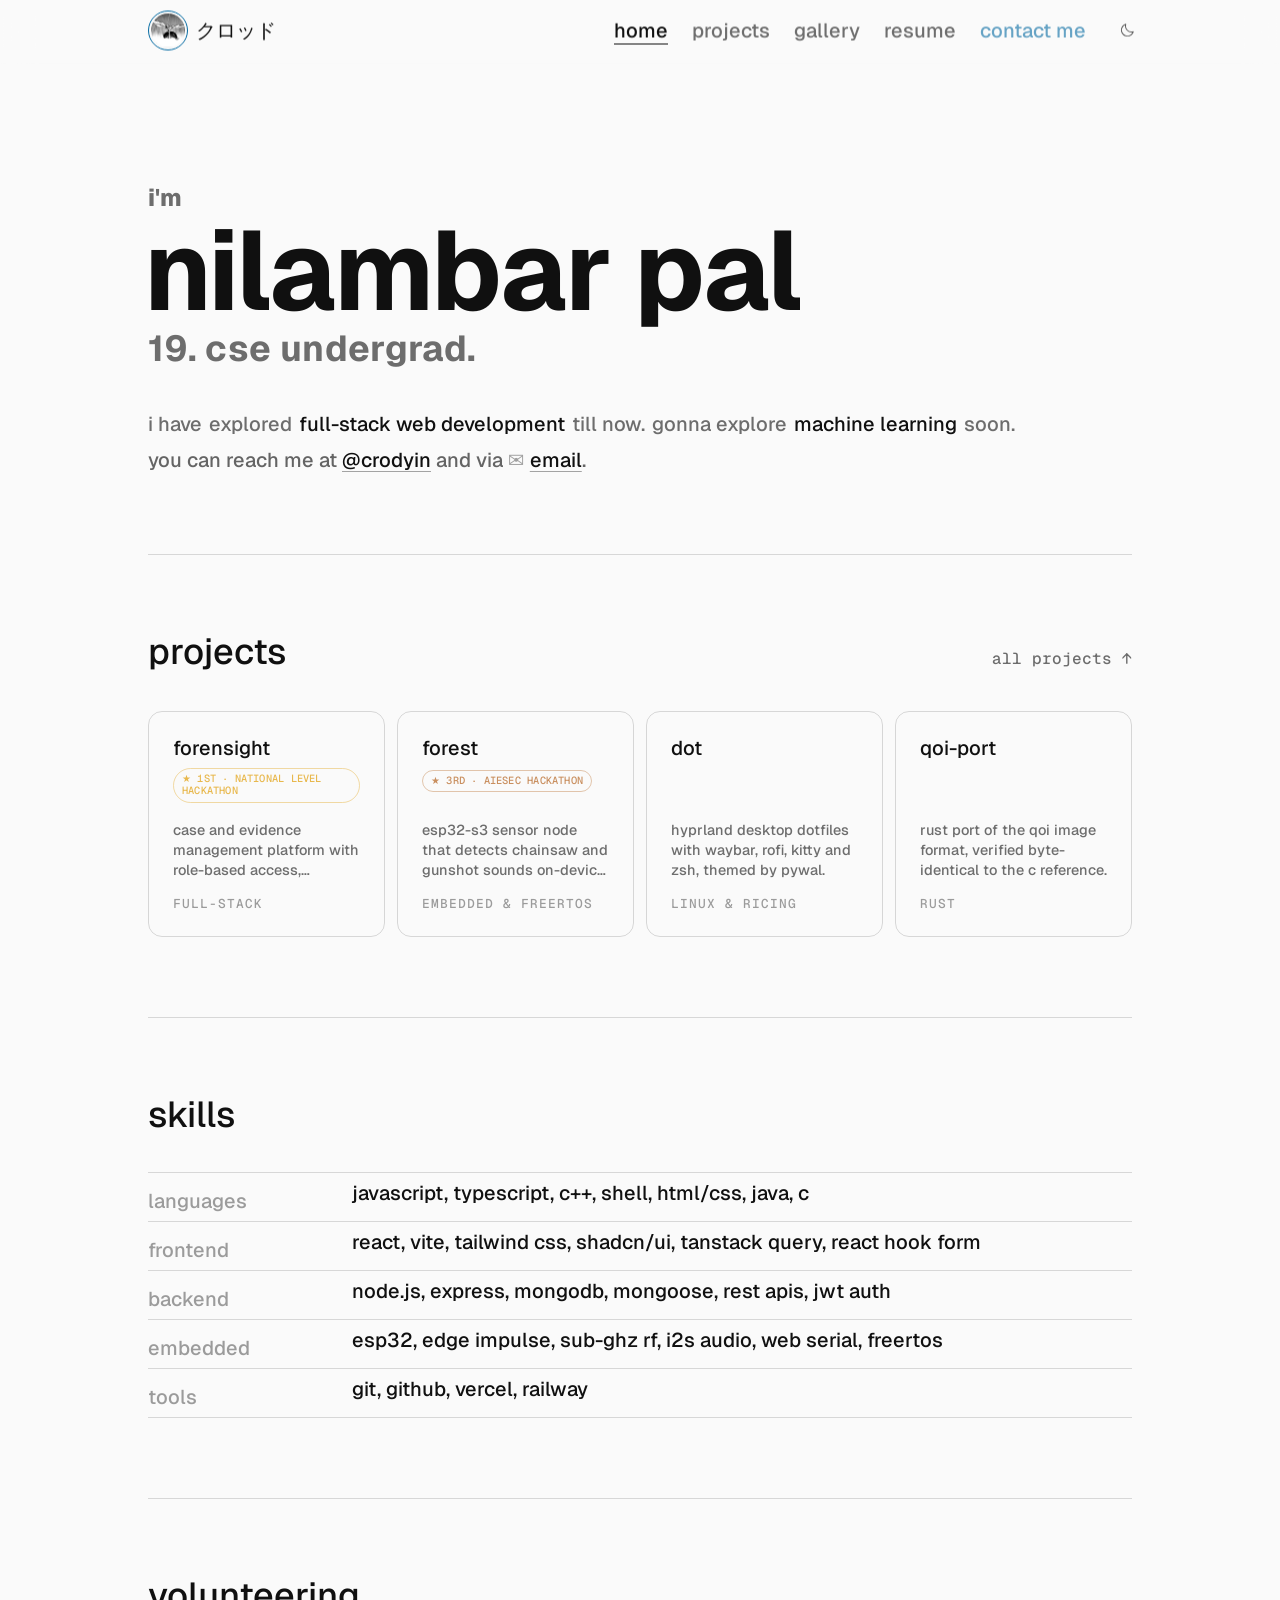
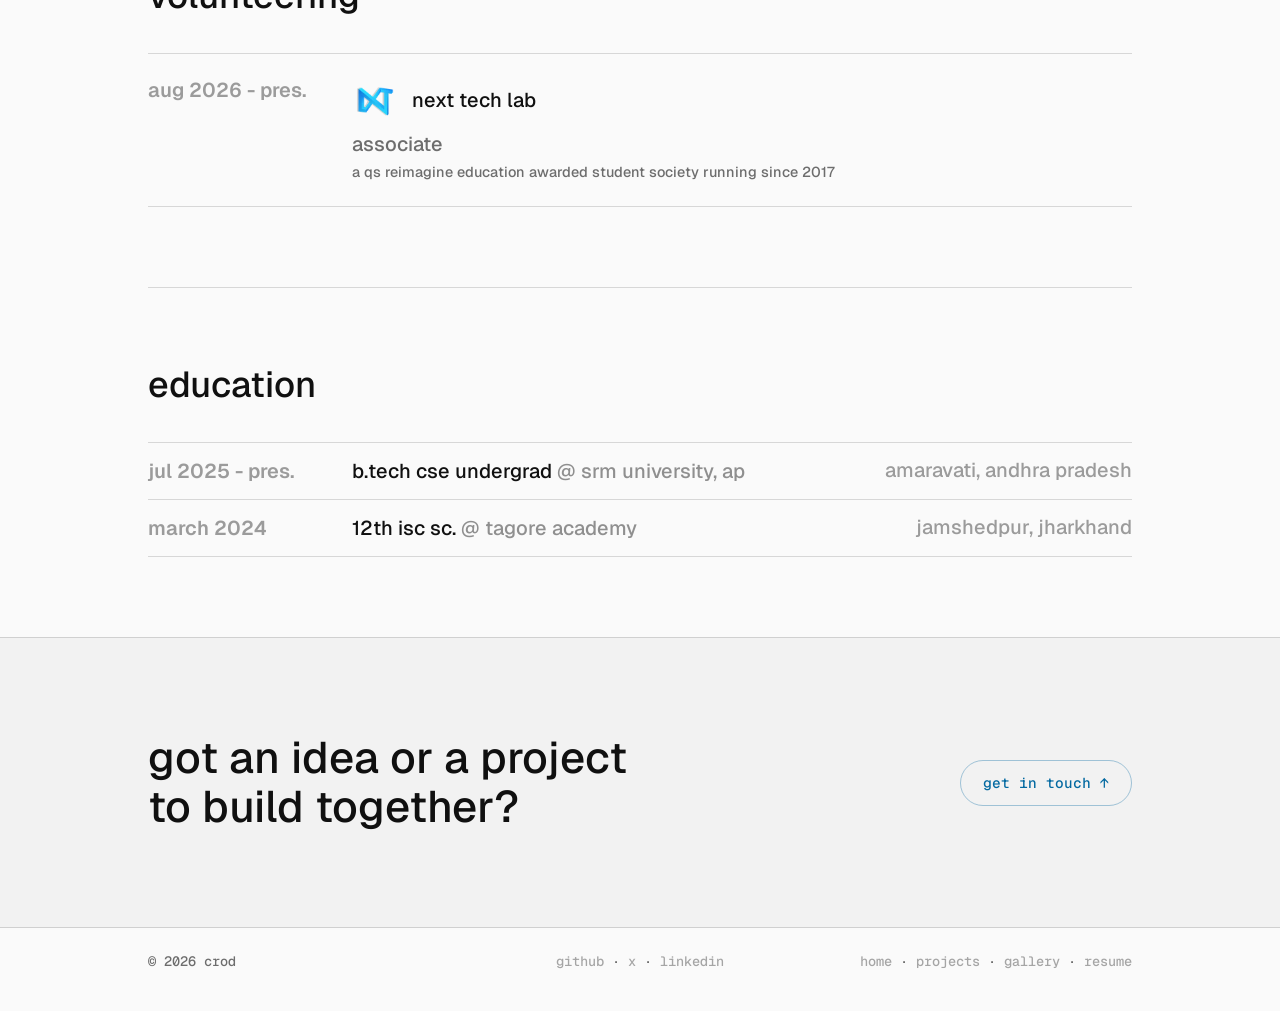
==== index.html @ 35562718 "webp images (pfp + NTL logo), roller width cache, gallery cutout fixes" ====
<!DOCTYPE html>
<html lang="en">
<head>
<meta charset="UTF-8">
<meta name="viewport" content="width=device-width, initial-scale=1.0">
<title>nilambar pal</title>
<meta name="description" content="nilambar pal, 19. cse undergrad. explored full-stack web development, embedded systems and more.">
<link rel="preconnect" href="https://fonts.googleapis.com">
<link rel="preconnect" href="https://fonts.gstatic.com" crossorigin>
<link href="https://fonts.googleapis.com/css2?family=Geist:wght@400;500;600;700;800&family=Geist+Mono:wght@400;500&display=swap" rel="stylesheet">
<link rel="icon" href="data:,">
<link rel="stylesheet" href="styles.css?v=2">
<meta name="theme-color" content="#000000">
<script>try{var t=localStorage.getItem("crod-theme");if(t!=="light"&&t!=="dark"){t=matchMedia("(prefers-color-scheme: light)").matches?"light":"dark";}document.documentElement.setAttribute("data-theme",t);}catch(e){}</script>
</head>
<body id="top">
<a class="skip" href="#main">skip to content</a>

<header class="site-nav" role="banner">
  <div class="container nav-inner">
    <div class="nav-brand">
      <button class="nav-avatar" type="button" aria-label="change profile photo" aria-pressed="false"><img src="photos/pfp-2.jpg" alt="nilambar pal" width="56" height="56"></button>
      <button id="lang-btn" class="logo-btn" type="button" aria-label="crod, press for english"><span id="lang-text" lang="ja">クロッド</span></button>
    </div>
    <nav aria-label="primary">
      <a href="#top" data-nav="top">home</a>
      <a href="projects.html">projects</a>
      <a href="gallery.html">gallery</a>
      <a href="404.html">resume</a>
      <a href="#contact" data-nav="contact">contact me</a>
    </nav>
    <button id="theme-btn" class="theme-btn" type="button" aria-label="switch to light mode"><svg class="icon-sun" viewBox="0 0 256 256" fill="currentColor" aria-hidden="true"><path d="M120,40V16a8,8,0,0,1,16,0V40a8,8,0,0,1-16,0Zm72,88a64,64,0,1,1-64-64A64.07,64.07,0,0,1,192,128Zm-16,0a48,48,0,1,0-48,48A48.05,48.05,0,0,0,176,128ZM58.34,69.66A8,8,0,0,0,69.66,58.34l-16-16A8,8,0,0,0,42.34,53.66Zm0,116.68-16,16a8,8,0,0,0,11.32,11.32l16-16a8,8,0,0,0-11.32-11.32ZM192,72a8,8,0,0,0,5.66-2.34l16-16a8,8,0,0,0-11.32-11.32l-16,16A8,8,0,0,0,192,72Zm5.66,114.34a8,8,0,0,0-11.32,11.32l16,16a8,8,0,0,0,11.32-11.32ZM48,128a8,8,0,0,0-8-8H16a8,8,0,0,0,0,16H40A8,8,0,0,0,48,128Zm80,80a8,8,0,0,0-8,8v24a8,8,0,0,0,16,0V216A8,8,0,0,0,128,208Zm112-88H216a8,8,0,0,0,0,16h24a8,8,0,0,0,0-16Z"/></svg><svg class="icon-moon" viewBox="0 0 256 256" fill="currentColor" aria-hidden="true"><path d="M233.54,142.23a8,8,0,0,0-8-2,88.08,88.08,0,0,1-109.8-109.8,8,8,0,0,0-10-10,104.84,104.84,0,0,0-52.91,37A104,104,0,0,0,136,224a103.09,103.09,0,0,0,62.52-20.88,104.84,104.84,0,0,0,37-52.91A8,8,0,0,0,233.54,142.23ZM188.9,190.34A88,88,0,0,1,65.66,67.11a89,89,0,0,1,31.4-26A106,106,0,0,0,96,56,104.11,104.11,0,0,0,200,160a106,106,0,0,0,14.92-1.06A89,89,0,0,1,188.9,190.34Z"/></svg></button>
    <button id="menu-btn" class="menu-btn" type="button" aria-label="open menu" aria-expanded="false"><span class="burger-lines" aria-hidden="true"><i></i><i></i><i></i></span></button>
  </div>
</header>

<main id="main">
  <!-- hero -->
  <section class="hero" aria-labelledby="name-heading">
   <div class="container">
    <p class="hero-eyebrow">i'm</p>
    <h1 id="name-heading" class="hero-name">nilambar pal</h1>
    <p class="hero-sub">19. cse undergrad.</p>

    <p class="hero-line hero-line-one">
      <span class="lead">i have</span>
      <span class="lead">explored</span>
      <span class="roller-stack" id="roller-a" aria-live="off" aria-hidden="true">
        <span class="roller-phrase is-active">full-stack web development</span>
        <span class="roller-phrase">embedded systems</span>
        <span class="roller-phrase">how to larp in tech</span>
      </span>
      <span class="tail">till now.</span>
      <span class="hero-break" aria-hidden="true"></span>
      <span class="lead">gonna explore</span>
      <span class="roller-stack" id="roller-b" aria-live="off" aria-hidden="true">
        <span class="roller-phrase is-active">machine learning</span>
        <span class="roller-phrase">web3</span>
        <span class="roller-phrase">random stuff</span>
      </span>
      <span class="tail">soon.</span>
    </p>

    <p class="visually-hidden">i have explored full-stack web development, embedded systems and how to larp in tech till now. gonna explore machine learning, web3 and random stuff soon.</p>

    <p class="reach-line">you can reach me at <a class="keyword" href="https://x.com/crodyin" target="_blank" rel="noopener noreferrer">@crodyin</a> and via <span class="mail-mark" aria-hidden="true">&#9993;</span> <a class="keyword" href="mailto:crodyyyyy@gmail.com">email</a>.</p>
   </div>
  </section>

  <!-- projects -->
  <section id="projects" class="section" aria-labelledby="projects-heading">
   <div class="container">
    <div class="section-head">
      <h2 id="projects-heading" class="section-heading">projects</h2>
      <a class="all-link" href="projects.html">all projects <span class="all-arrow" aria-hidden="true">&#8593;</span></a>
    </div>
    <div id="project-grid" class="project-box">
      <div class="skeleton-cell" aria-hidden="true"></div>
      <div class="skeleton-cell" aria-hidden="true"></div>
      <div class="skeleton-cell" aria-hidden="true"></div>
      <div class="skeleton-cell" aria-hidden="true"></div>
    </div>
   </div>
  </section>

  <!-- activity -->
  <section id="activity" class="section" aria-labelledby="activity-heading" hidden>
   <div class="container">
    <div class="section-head">
      <h2 id="activity-heading" class="section-heading">github activity</h2>
      <p class="activity-total" id="activity-total"></p>
    </div>
    <div class="activity-scroll">
      <div class="activity-months" id="activity-months" aria-hidden="true"></div>
      <div class="activity-grid" id="activity-grid" role="img" aria-label="github contribution activity for the last year"></div>
    </div>
    <div class="activity-legend" aria-hidden="true"><span>less</span><span class="sw lv0"></span><span class="sw lv1"></span><span class="sw lv2"></span><span class="sw lv3"></span><span class="sw lv4"></span><span>more</span></div>
   </div>
  </section>

  <!-- skills -->
  <section id="skills" class="section" aria-labelledby="skills-heading">
   <div class="container">
    <h2 id="skills-heading" class="section-heading">skills</h2>
    <div class="skill-rows">
      <div class="skill-row">
        <p class="skill-label">languages</p>
        <div class="skill-pills"><span>javascript</span><span>typescript</span><span>c++</span><span>shell</span><span>html/css</span><span>java</span><span>c</span></div>
      </div>
      <div class="skill-row">
        <p class="skill-label">frontend</p>
        <div class="skill-pills"><span>react</span><span>vite</span><span>tailwind css</span><span>shadcn/ui</span><span>tanstack query</span><span>react hook form</span></div>
      </div>
      <div class="skill-row">
        <p class="skill-label">backend</p>
        <div class="skill-pills"><span>node.js</span><span>express</span><span>mongodb</span><span>mongoose</span><span>rest apis</span><span>jwt auth</span></div>
      </div>
      <div class="skill-row">
        <p class="skill-label">embedded</p>
        <div class="skill-pills"><span>esp32</span><span>edge impulse</span><span>sub-ghz rf</span><span>i2s audio</span><span>web serial</span><span>freertos</span></div>
      </div>
      <div class="skill-row">
        <p class="skill-label">tools</p>
        <div class="skill-pills"><span>git</span><span>github</span><span>vercel</span><span>railway</span></div>
      </div>
    </div>
   </div>
  </section>

  <!-- volunteering -->
  <section id="volunteering" class="section" aria-labelledby="vol-heading">
   <div class="container">
    <h2 id="vol-heading" class="section-heading">volunteering</h2>
    <div class="vol-row">
      <p class="vol-dates">aug 2026 - pres.</p>
      <div class="vol-main">
        <div class="vol-head">
          <img class="vol-logo" src="photos/NTLlogo.webp" alt="next tech lab logo" width="88" height="88">
          <p class="vol-org">next tech lab</p>
        </div>
        <p class="vol-role">associate</p>
        <p class="vol-desc">a qs reimagine education awarded student society running since 2017</p>
      </div>
    </div>
   </div>
  </section>

  <!-- education -->
  <section id="education" class="section" aria-labelledby="edu-heading">
   <div class="container">
    <h2 id="edu-heading" class="section-heading">education</h2>
    <div class="vol-row edu-row">
      <p class="vol-dates">jul 2025 - pres.</p>
      <div class="vol-main">
        <p class="vol-org">b.tech cse undergrad <span class="edu-at">@ srm university, ap</span></p>
      </div>
      <p class="vol-loc">amaravati, andhra pradesh</p>
    </div>
    <div class="vol-row edu-row">
      <p class="vol-dates">march 2024</p>
      <div class="vol-main">
        <p class="vol-org">12th isc sc. <span class="edu-at">@ tagore academy</span></p>
      </div>
      <p class="vol-loc">jamshedpur, jharkhand</p>
    </div>
   </div>
  </section>
</main>

<!-- contact + footer -->
<section id="contact" class="contact-band" aria-labelledby="contact-heading">
  <div class="container contact-inner">
    <h2 id="contact-heading" class="contact-title">got an idea or a project to build together?</h2>
    <a class="contact-btn" href="https://x.com/crodyin" target="_blank" rel="noopener noreferrer">get in touch <span class="contact-arrow" aria-hidden="true">&#8593;</span></a>
  </div>
</section>

<footer class="site-footer">
  <div class="container footer-inner">
    <p>&copy; 2026 crod</p>
    <p class="footer-links"><a href="https://github.com/crodyy" target="_blank" rel="noopener noreferrer">github</a> <span aria-hidden="true">&middot;</span> <a href="https://x.com/crodyy" target="_blank" rel="noopener noreferrer">x</a> <span aria-hidden="true">&middot;</span> <a href="https://www.linkedin.com/in/nilambar-pal/" target="_blank" rel="noopener noreferrer">linkedin</a></p>
    <p class="footer-links"><a href="#top">home</a> <span aria-hidden="true">&middot;</span> <a href="projects.html">projects</a> <span aria-hidden="true">&middot;</span> <a href="gallery.html">gallery</a> <span aria-hidden="true">&middot;</span> <a href="404.html">resume</a></p>
  </div>
</footer>

<canvas id="burst" class="burst-canvas" aria-hidden="true"></canvas>

<script src="script.js?v=2"></script>
</body>
</html>
---- styles.css ----
/* global design system: flat background, strong text, one ice-blue accent.
   light theme swaps the same tokens; nothing below names a raw color twice */
:root {
  color-scheme: dark;
  --bg: #000000;
  --text-strong: #ffffff;
  --name: #ffffff;
  --line: rgba(255, 255, 255, 0.12);
  --surface-hover: rgba(255, 255, 255, 0.04);
  --band: rgba(255, 255, 255, 0.03);
  --skel: rgba(255, 255, 255, 0.06);
  --muted-60: rgba(255, 255, 255, 0.6);
  --faint-35: rgba(255, 255, 255, 0.35);
  --sheen: rgba(255, 255, 255, 0.12);
  --accent: #9eddf7;
  --accent-line: rgba(158, 221, 247, 0.5);
  --accent-faint: rgba(158, 221, 247, 0.4);
  --accent-contrast: #000000;
  --burst: 158, 221, 247;
  --sel-bg: #e5e5e5;
  --sel-fg: #000000;
  --navbg: rgba(0, 0, 0, 0.55);
  --panelbg: rgba(0, 0, 0, 0.82);
  --font-display: "Geist", system-ui, sans-serif;
  --font-ui: "Geist", system-ui, sans-serif;
  --font-mono: "Geist Mono", ui-monospace, monospace;
}
[data-theme="light"] {
  color-scheme: light;
  --bg: #fafafa;
  --text-strong: #101010;
  --name: #101010;
  --line: rgba(0, 0, 0, 0.14);
  --surface-hover: rgba(0, 0, 0, 0.05);
  --band: rgba(0, 0, 0, 0.03);
  --skel: rgba(0, 0, 0, 0.07);
  --muted-60: rgba(0, 0, 0, 0.6);
  --faint-35: rgba(0, 0, 0, 0.35);
  --sheen: rgba(3, 105, 161, 0.12);
  --accent: #0369a1;
  --accent-line: rgba(3, 105, 161, 0.45);
  --accent-faint: rgba(3, 105, 161, 0.35);
  --accent-contrast: #ffffff;
  --burst: 3, 105, 161;
  --sel-bg: #101010;
  --sel-fg: #ffffff;
  --navbg: rgba(250, 250, 250, 0.6);
  --panelbg: rgba(250, 250, 250, 0.85);
}

* { box-sizing: border-box; margin: 0; padding: 0; }

html { scroll-behavior: smooth; scrollbar-width: none; overflow-x: hidden; overflow-x: clip; }
html::-webkit-scrollbar, body::-webkit-scrollbar { display: none; }

body {
  background: var(--bg);
  color: var(--text-strong);
  font-family: var(--font-ui);
  line-height: 1.4;
  text-transform: lowercase;
  -webkit-font-smoothing: antialiased;
  overflow-x: hidden;
  min-height: 100vh;
  min-height: 100dvh;
  display: flex;
  flex-direction: column;
  padding-top: 64px;
  cursor: url("cursors/cursor-sm.png") 4 1, url("cursors/arrow-32.cur"), auto;
}
main { flex: 1 0 auto; }

/* interactive elements get the larger arrow. no hand cursor anywhere.
   bibata modern ice assets, see cursors/LICENSE-bibata.txt */
a, button, .project-cell, .contact-btn {
  cursor: url("cursors/cursor-md.png") 5 1, url("cursors/arrow-32.cur"), auto;
}

/* click-burst overlay: fixed, transparent to input, holds burst lines only */
.burst-canvas {
  position: fixed; inset: 0; z-index: 90;
  pointer-events: none;
}

img { display: block; max-width: 100%; }

a { color: inherit; text-decoration: none; }

:focus-visible { outline: 2px solid var(--accent); outline-offset: 4px; }

::selection { background: var(--sel-bg); color: var(--sel-fg); }
::-moz-selection { background: var(--sel-bg); color: var(--sel-fg); }

.visually-hidden {
  position: absolute; width: 1px; height: 1px;
  overflow: hidden; clip: rect(0 0 0 0); white-space: nowrap;
}

.skip {
  position: absolute; left: 16px; top: -48px;
  background: #fff; color: #000; padding: 8px 16px;
  font-family: var(--font-mono); font-size: 0.85rem;
  text-transform: lowercase; z-index: 110;
}
.skip:focus { top: 8px; }

.container {
  width: 100%;
  max-width: 1080px;
  margin-inline: auto;
  padding-inline: clamp(20px, 5vw, 48px);
  box-sizing: border-box;
}

/* layout-only: sections are full-width wrappers with zero inline
   spacing of their own; the single inner .container owns the edges */
.hero, .section {
  padding-inline: 0;
  margin-inline: 0;
}

/* nav */
.site-nav {
  position: fixed; top: 0; left: 0; right: 0; z-index: 100;
  background: var(--navbg);
  -webkit-backdrop-filter: blur(16px) saturate(160%);
  backdrop-filter: blur(16px) saturate(160%);
  border-bottom: 1px solid transparent;
  will-change: transform;
  transition: border-color 200ms ease-out;
}
.site-nav[data-scrolled="true"] { border-bottom-color: var(--line); }
.nav-inner {
  display: flex; align-items: center; gap: 24px;
  height: 64px;
}
.nav-brand { display: flex; align-items: center; gap: 8px; flex-shrink: 0; margin-right: auto; }
.nav-avatar {
  display: block; width: 40px; height: 40px; flex-shrink: 0;
  border-radius: 50%; overflow: hidden;
  border: 1px solid var(--accent);
  padding: 2px; background: var(--bg);
}
.nav-avatar img {
  width: 100%; height: 100%;
  border-radius: 50%;
  object-fit: cover; object-position: center 20%;
}
.logo-btn {
  background: none; border: 0;
  font-family: var(--font-ui); font-weight: 500; font-size: 1.1rem;
  line-height: 1.4; white-space: nowrap;
  color: var(--text-strong); opacity: 1;
  min-width: 120px; text-align: left;
  padding: 4px 0;
}
.logo-btn span {
  display: inline-block;
  transition: opacity 100ms ease-out;
}
.logo-btn span.is-fading { opacity: 0; }
.site-nav nav { display: flex; align-items: center; gap: 24px; flex-shrink: 0; }
.site-nav nav a {
  font-family: var(--font-ui); font-weight: 500; font-size: 0.9rem;
  line-height: 1.2; color: var(--text-strong); opacity: 0.6;
  text-decoration: none; white-space: nowrap;
  transition: opacity 200ms ease-out;
}
.site-nav nav a:hover { opacity: 1; }
.site-nav nav a.is-active {
  opacity: 1; text-decoration: underline;
  text-decoration-thickness: 1px; text-underline-offset: 6px;
}
.site-nav nav a:last-child { color: var(--accent); }

/* theme toggle: sun/moon button living in the header */
.theme-btn {
  width: 34px; height: 34px; flex-shrink: 0;
  display: flex; align-items: center; justify-content: center;
  background: transparent; color: var(--text-strong);
  border: 0;
  padding: 0;
  margin-right: -12px;
  opacity: 0.7; transition: opacity 150ms ease-out;
}
.theme-btn:hover { opacity: 1; }
.theme-btn svg { width: 16px; height: 16px; display: block; }
.theme-btn .icon-moon { display: none; }
[data-theme="light"] .theme-btn .icon-sun { display: none; }
[data-theme="light"] .theme-btn .icon-moon { display: block; }

/* burger button: mobile only, hidden on desktop.
   sits above the open panel so the X stays tappable */
.menu-btn {
  display: none;
  position: relative; z-index: 56;
  background: none; border: 0;
  color: var(--text-strong);
  padding: 8px; margin-right: -8px;
  opacity: 0.7; transition: opacity 150ms ease-out;
}
.menu-btn:hover { opacity: 1; }
.menu-btn .burger-lines { display: block; position: relative; width: 15px; height: 12px; }
.menu-btn .burger-lines i {
  position: absolute; left: 0; width: 100%; height: 1.5px;
  background: currentColor; border-radius: 2px;
  transition: transform 300ms cubic-bezier(0.22, 1, 0.36, 1), opacity 200ms ease-out;
}
.menu-btn .burger-lines i:nth-child(1) { top: 0; }
.menu-btn .burger-lines i:nth-child(2) { top: 5px; }
.menu-btn .burger-lines i:nth-child(3) { top: 10px; }
.menu-btn.is-open .burger-lines i:nth-child(1) { transform: translateY(5px) rotate(45deg); }
.menu-btn.is-open .burger-lines i:nth-child(2) { opacity: 0; }
.menu-btn.is-open .burger-lines i:nth-child(3) { transform: translateY(-5px) rotate(-45deg); }

/* sections: hairline is an in-flow block inside the inner container,
   so it spans exactly the content width, edge to edge with the text.
   sections linked from the nav land fully below it via scroll-margin. */
section[id] { scroll-margin-top: 80px; }
.section { padding: 0 0 80px; }
.section > .container::before {
  content: "";
  display: block;
  height: 1px; background: var(--line);
  margin-bottom: 80px;
}
.section-heading {
  font-family: var(--font-display); font-weight: 500;
  font-size: clamp(1.75rem, 3.5vw, 2.25rem); line-height: 0.95;
  color: var(--text-strong); opacity: 1;
  margin-bottom: 40px;
}
.section-head {
  display: flex; align-items: baseline; justify-content: space-between;
  gap: 16px; margin-bottom: 40px;
}
.section-head .section-heading { margin-bottom: 0; }
.all-link {
  flex-shrink: 0;
  font-family: var(--font-mono); font-weight: 500; font-size: 1rem;
  color: var(--text-strong); opacity: 0.6; white-space: nowrap;
}
.all-link:hover { opacity: 1; }
.all-link .all-arrow { display: inline-block; transition: transform 200ms ease-out; }
.all-link:hover .all-arrow { transform: rotate(20deg); }

/* hero */
.hero { padding-top: 120px; padding-bottom: 80px; text-align: left; }
.hero-eyebrow {
  font-family: var(--font-display); font-weight: 800; font-size: 1.5rem;
  color: var(--text-strong); opacity: 0.6; line-height: 1.2;
  margin-bottom: 4px;
}
.hero-name {
  font-family: var(--font-display); font-weight: 700;
  font-size: clamp(3rem, 13vw, 7rem);
  line-height: 0.95; letter-spacing: -0.02em;
  color: var(--name); opacity: 1;
  max-width: 100%;
  margin-left: -0.04em; /* optical only: offset glyph left side bearing */
}
.hero-sub {
  font-family: var(--font-ui); font-weight: 700; font-size: clamp(1.5rem, 3.5vw, 2.25rem);
  letter-spacing: 0.01em; opacity: 0.6;
  margin-top: 4px; line-height: 1.2;
}
.hero-line {
  display: flex; align-items: baseline; justify-content: flex-start; gap: 0.35em; flex-wrap: wrap;
  font-size: clamp(1rem, 2vw, 1.25rem);
  line-height: 1.4; text-align: left;
}
.hero-line-one { margin-top: 40px; }
.hero-break { display: none; }
@media (max-width: 640px) {
  .hero-break { display: block; width: 100%; height: 0; }
}
.hero-line .lead {
  font-family: var(--font-ui); font-weight: 500;
  font-size: 1em; line-height: inherit; opacity: 0.6;
}
.hero-line .tail { font-weight: 500; opacity: 0.6; }
.hero-line > *, .roller-stack { min-width: 0; }
.roller-stack {
  display: grid;
  max-width: 100%;
  overflow: hidden;
  font-weight: 500; opacity: 1;
  transition: width 500ms cubic-bezier(0.16, 1, 0.3, 1);
}
.roller-stack .roller-phrase {
  grid-area: 1 / 1;
  justify-self: start;
  white-space: nowrap;
  opacity: 0;
  transform: translateY(0.5em);
  transition: opacity 500ms cubic-bezier(0.16, 1, 0.3, 1), transform 500ms cubic-bezier(0.16, 1, 0.3, 1);
  pointer-events: none;
}
.roller-stack .roller-phrase.is-active {
  opacity: 1; transform: translateY(0);
  pointer-events: auto;
}
.roller-stack .roller-phrase.is-exiting {
  opacity: 0; transform: translateY(-0.5em);
}
.reach-line {
  margin-top: 8px;
  font-family: var(--font-ui); font-weight: 500; font-size: clamp(1rem, 2vw, 1.25rem);
  color: var(--muted-60); line-height: 1.4;
  text-align: left;
}
.reach-line .keyword, .hero-line .keyword { font-weight: 500; opacity: 1; color: var(--text-strong); text-decoration: underline; text-decoration-thickness: 1px; text-decoration-color: var(--faint-35); text-underline-offset: 4px; }
.reach-line .keyword:hover, .hero-line .keyword:hover { opacity: 0.6; text-decoration-color: var(--faint-35); }
.mail-mark { opacity: 0.6; }

/* activity heatmap: github contribution grid in site type */
.activity-scroll { overflow-x: auto; padding-bottom: 8px; scrollbar-width: none; }
.activity-scroll::-webkit-scrollbar { display: none; }
.activity-total {
  flex-shrink: 0;
  font-family: var(--font-mono); font-weight: 500; font-size: 0.85rem;
  color: var(--text-strong); opacity: 0.6; white-space: nowrap;
}
.activity-months {
  display: grid; gap: 3px;
  margin-bottom: 8px;
  font-weight: 600; font-size: 0.8rem; opacity: 0.4; line-height: 1.2;
}
.activity-months span { overflow: visible; white-space: nowrap; }
.activity-grid {
  display: grid; grid-template-rows: repeat(7, 14px); grid-auto-flow: column; gap: 3px;
  width: max-content;
}
.activity-grid .act-cell { width: 14px; height: 14px; border-radius: 3px; }
.activity-legend {
  display: flex; align-items: center; justify-content: flex-end; gap: 4px;
  margin-top: 12px;
  font-family: var(--font-mono); font-weight: 500; font-size: 0.72rem;
  color: var(--text-strong); opacity: 0.6;
}
.activity-legend .sw { width: 14px; height: 14px; border-radius: 3px; }
.lv0 { background: rgba(255, 255, 255, 0.07); }
.lv1 { background: #0e4429; }
.lv2 { background: #006d32; }
.lv3 { background: #26a641; }
.lv4 { background: #39d353; }
[data-theme="light"] .lv0 { background: #ebedf0; }
[data-theme="light"] .lv1 { background: #9be9a8; }
[data-theme="light"] .lv2 { background: #40c463; }
[data-theme="light"] .lv3 { background: #30a14e; }
[data-theme="light"] .lv4 { background: #216e39; }

/* skills */
.skill-rows { display: flex; flex-direction: column; }
.skill-row {
  display: grid; grid-template-columns: 180px minmax(0, 1fr); gap: 24px; align-items: start;
  padding: 8px 0; border-top: 1px solid var(--line);
}
.skill-row > * { min-width: 0; }
.skill-rows .skill-row:last-child { border-bottom: 1px solid var(--line); }
.skill-label { font-weight: 500; font-size: 0.9rem; opacity: 0.4; line-height: 1.2; padding-top: 8px; }
.skill-pills { display: flex; flex-wrap: wrap; justify-content: flex-start; gap: 8px 0; min-width: 0; }
.skill-pills span {
  font-weight: 500; font-size: 0.9rem; opacity: 1;
  line-height: 1.2; white-space: nowrap;
}
.skill-pills span:not(:last-child)::after { content: ",\00a0"; }

/* projects */
.project-box {
  display: grid; grid-template-columns: repeat(4, minmax(0, 1fr)); gap: 12px;
}
.project-cell {
  position: relative;
  overflow: hidden;
  display: flex; flex-direction: column;
  padding: 24px; min-height: 150px;
  border: 1px solid var(--line); border-radius: 14px;
  color: var(--text-strong); text-align: left;
  transition: background 150ms ease-out;
}
.project-cell:hover { background: var(--surface-hover); }
/* glass corner: soft light pools in the top-right corner on hover.
   transition lives on the hover rule only: smooth fade-in, instant cut on leave */
.project-cell::after {
  content: ""; position: absolute; top: 0; right: 0;
  width: 140px; height: 140px; pointer-events: none;
  background: radial-gradient(circle at top right, var(--sheen), transparent 70%);
  opacity: 0;
}
.project-cell:hover::after {
  opacity: 1;
  transition: opacity 250ms ease-out;
}
.cell-title { font-weight: 500; font-size: 1rem; opacity: 1; line-height: 1.2; overflow-wrap: anywhere; }
.cell-badge-row { display: block; min-height: 44px; margin-top: 8px; }
.cell-badge {
  display: inline-block;
  font-family: var(--font-mono); font-weight: 500; font-size: 0.65rem;
  text-transform: uppercase; letter-spacing: 0.02em; opacity: 1;
  color: var(--accent);
  border: 1px solid var(--accent-line); border-radius: 999px;
  padding: 4px 8px; line-height: 1.2; white-space: normal;
}
.cell-badge.is-gold { color: #e8b84d; border-color: rgba(232, 184, 77, 0.5); }
.cell-badge.is-bronze { color: #c98f5f; border-color: rgba(201, 143, 95, 0.5); }
.cell-desc {
  font-weight: 500; font-size: 0.9rem; opacity: 0.6; line-height: 1.4;
  margin-top: 8px; min-height: 4.2em;
  display: -webkit-box; -webkit-line-clamp: 3; -webkit-box-orient: vertical; overflow: hidden;
}
.cell-cat {
  margin-top: auto; padding-top: 16px;
  font-family: var(--font-mono); font-weight: 500; font-size: 0.8rem;
  text-transform: uppercase; letter-spacing: 0.08em; opacity: 0.4; line-height: 1.2;
}
.skeleton-cell {
  min-height: 150px; padding: 24px;
  border: 1px solid var(--line); border-radius: 14px;
  background: var(--skel);
  animation: pulse 1.4s ease-in-out infinite;
}
@keyframes pulse { 0%, 100% { opacity: 0.06; } 50% { opacity: 0.12; } }

/* volunteering */
.vol-row {
  display: grid; grid-template-columns: 180px minmax(0, 1fr); gap: 24px;
  padding: 24px 0; border-top: 1px solid var(--line); border-bottom: 1px solid var(--line);
}
.vol-row + .vol-row { border-top: 0; }
#education .vol-row { padding: 16px 0; }
.edu-at { font-weight: 500; opacity: 0.45; }
.edu-row { grid-template-columns: 180px minmax(0, 1fr) auto; }
.vol-loc {
  font-weight: 500; font-size: clamp(1rem, 2vw, 1.25rem); opacity: 0.4; line-height: 1.1;
  text-align: right; white-space: nowrap;
}
.vol-row > * { min-width: 0; }
.vol-dates { font-weight: 600; font-size: 0.9rem; opacity: 0.4; line-height: 1.2; }
.vol-head { display: flex; align-items: center; gap: 16px; min-width: 0; }
.vol-logo {
  width: 44px; height: 44px; flex-shrink: 0;
  object-fit: cover; border-radius: 10px; border: 0;
}
.vol-org { font-weight: 500; font-size: 1.1rem; opacity: 1; line-height: 1.2; }
.vol-role, .vol-desc { font-weight: 500; font-size: 0.9rem; opacity: 0.6; line-height: 1.4; }
.vol-role { margin-top: 8px; }
.vol-desc { margin-top: 4px; }

/* gallery page */
.gallery-grid { display: block; columns: 3; column-gap: 16px; }
.g-item {
  margin: 0 0 16px; background: var(--bg);
  border: 1px solid var(--line); border-radius: 12px; overflow: hidden;
  break-inside: avoid;
}
.g-item img {
  width: 100%; height: auto;
  filter: grayscale(1); opacity: 0.8;
  transition: filter 150ms ease-out, opacity 150ms ease-out;
}
.g-item:hover img { filter: grayscale(0); opacity: 1; }

/* contact + footer */
.contact-band {
  background: var(--band);
  border-top: 1px solid var(--line); border-bottom: 1px solid var(--line);
  padding: 96px 0;
}
.contact-inner {
  display: flex; align-items: center; justify-content: space-between; gap: 40px;
}
.contact-title {
  font-family: var(--font-display); font-weight: 500;
  font-size: clamp(1.75rem, 3.6vw, 2.75rem); line-height: 1.1;
  opacity: 1; max-width: 16ch;
}
.contact-btn {
  flex-shrink: 0;
  font-family: var(--font-mono); font-weight: 500; font-size: 0.9rem;
  color: var(--accent); background: transparent;
  border: 1px solid var(--accent-faint); border-radius: 999px;
  padding: 12px 22px; white-space: nowrap;
  transition: border-color 150ms ease-out, background 150ms ease-out;
}
.contact-btn:hover { border-color: var(--accent); background: var(--accent); color: var(--accent-contrast); }
.contact-btn .contact-arrow { display: inline-block; transition: transform 200ms ease-out; }
.contact-btn:hover .contact-arrow { transform: rotate(20deg); }

.site-footer { padding: 24px 0 40px; }
.footer-inner {
  display: grid; grid-template-columns: 1fr auto 1fr; gap: 16px; align-items: center;
  font-family: var(--font-mono); font-weight: 500; font-size: 0.85rem; opacity: 0.6;
}
.footer-inner p:first-child { text-align: left; }
.footer-inner p:last-child { text-align: right; }
.footer-inner a { opacity: 0.6; }
.footer-inner a:hover { opacity: 1; text-decoration: underline; text-decoration-thickness: 1px; text-underline-offset: 4px; text-decoration-color: currentColor; }

/* responsive */
@media (max-width: 1100px) {
  .project-box { grid-template-columns: repeat(3, 1fr); }
}
@media (max-width: 860px) {
  .project-box { grid-template-columns: repeat(2, 1fr); }
  .gallery-grid { columns: 2; }
}
@media (max-width: 768px) {
  .section { padding-bottom: 48px; }
  .section > .container::before { margin-bottom: 48px; }
  .hero { padding-top: 96px; padding-bottom: 48px; }
  .vol-row { grid-template-columns: 1fr; gap: 16px; }
  .vol-loc { text-align: left; }
  .skill-label { padding-top: 0; }
  .contact-inner { flex-direction: column; align-items: flex-start; }
  .footer-inner { grid-template-columns: 1fr; text-align: center; justify-items: center; }
  .footer-inner p:first-child { text-align: center; }
  .footer-inner p:last-child { text-align: center; }
  .menu-btn { display: block; }
  .site-nav nav {
    position: fixed; top: 0; right: 0; height: 100vh; height: 100dvh;
    width: min(300px, 78vw);
    flex-direction: column; align-items: flex-end; justify-content: flex-start;
    gap: 28px; padding: 96px 32px 32px; overflow-y: auto;
    text-align: right;
    background: var(--panelbg);
    -webkit-backdrop-filter: blur(16px) saturate(160%);
    backdrop-filter: blur(16px) saturate(160%);
    border-left: 1px solid var(--line);
    transform: translateX(103%);
    transition: transform 320ms cubic-bezier(0.22, 1, 0.36, 1);
    z-index: 55;
  }
  .site-nav nav.is-open { transform: none; }
  .site-nav nav.is-open a { font-size: 1.25rem; }
}
@media (max-width: 640px) {
  .nav-inner { height: 56px; }
  body { padding-top: 56px; }
  section[id] { scroll-margin-top: 72px; }
  .skill-row { grid-template-columns: 1fr; gap: 16px; }
}
@media (max-width: 560px) {
  .project-box { grid-template-columns: 1fr; }
  .gallery-grid { columns: 1; }
}

@media (prefers-reduced-motion: reduce) {
  html { scroll-behavior: auto; }
  *, *::before, *::after { animation: none !important; transition: none !important; }
  .roller-stack .roller-phrase { position: static; opacity: 0; transform: none; }
  .roller-stack .roller-phrase.is-active { opacity: 1; }
  .skeleton-cell { opacity: 0.06; }
}

/* one body size for the whole page: the hero-line standard.
   display type (name, bio, headings, contact title) is untouched */
.hero-line, .reach-line, .skill-label, .skill-pills span,
.cell-title,
.vol-dates, .vol-org, .vol-role,
.site-nav nav a, .logo-btn {
  font-size: clamp(1rem, 2vw, 1.25rem);
}
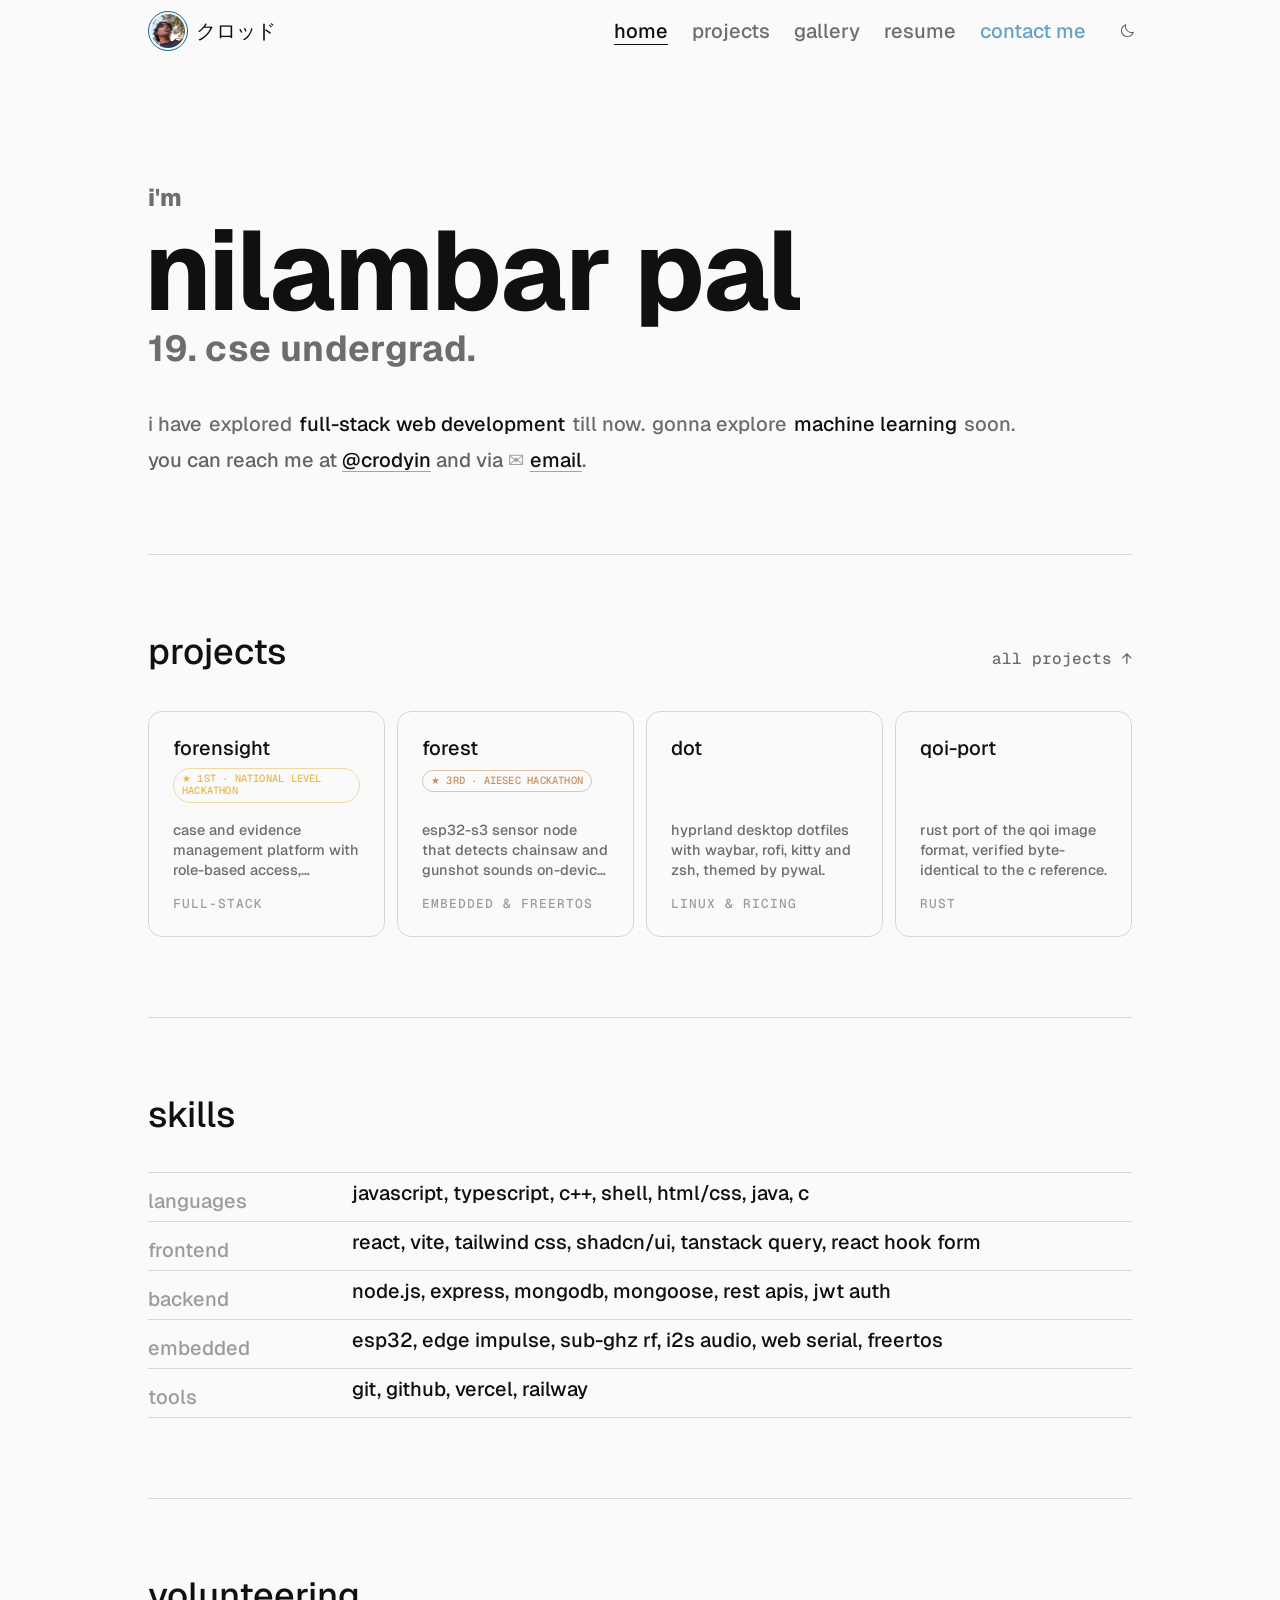
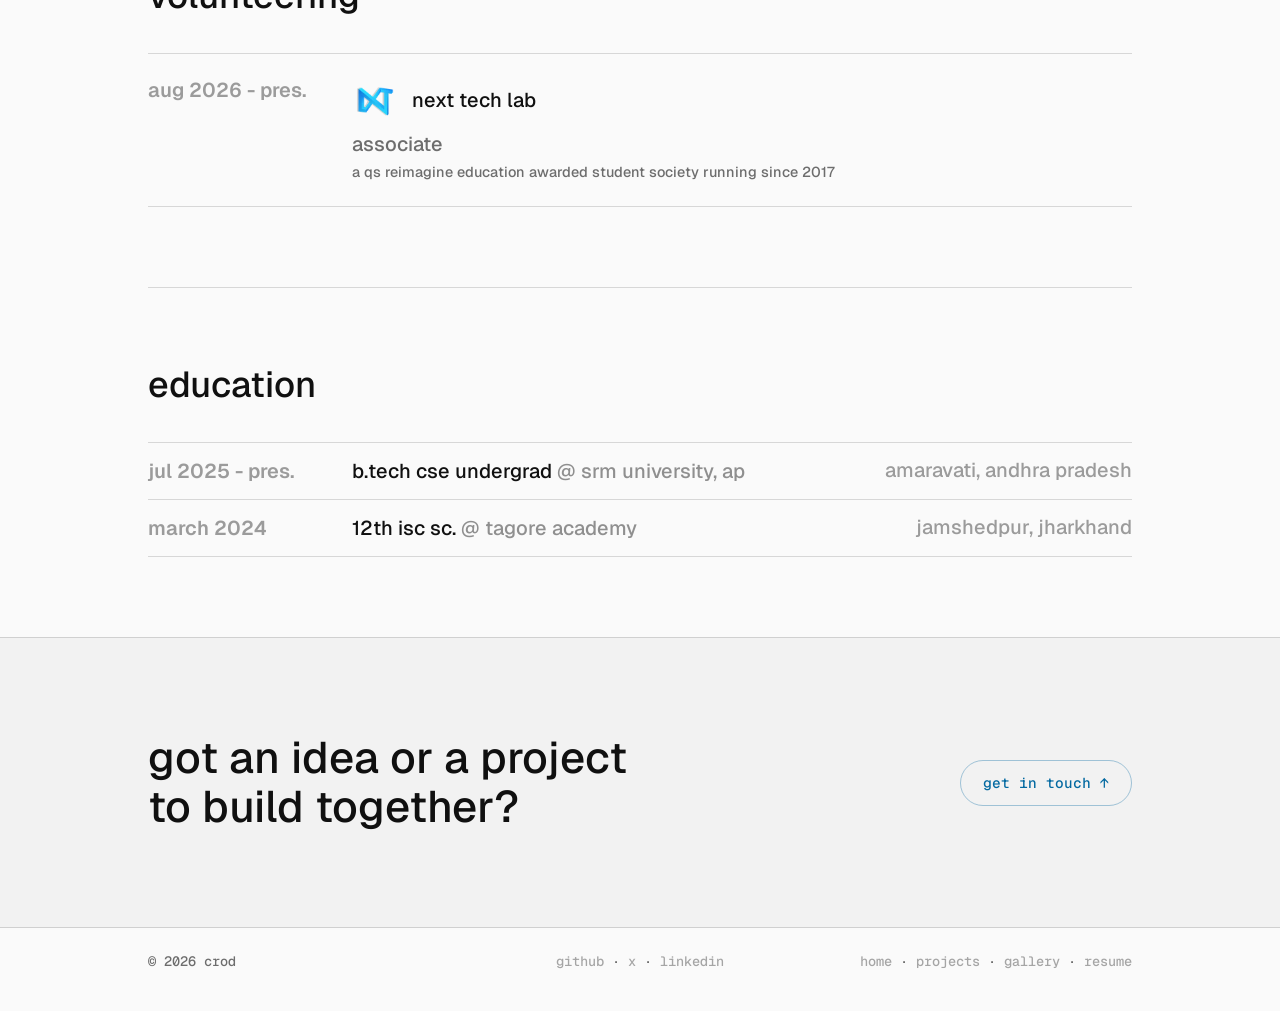
==== commit 25dfd36a: "resume links, 2-photo avatar, unbold logo, reversed gallery" ====
--- a/index.html
+++ b/index.html
@@ -9,7 +9,7 @@
 <link rel="preconnect" href="https://fonts.gstatic.com" crossorigin>
 <link href="https://fonts.googleapis.com/css2?family=Geist:wght@400;500;600;700;800&family=Geist+Mono:wght@400;500&display=swap" rel="stylesheet">
 <link rel="icon" href="data:,">
-<link rel="stylesheet" href="styles.css?v=2">
+<link rel="stylesheet" href="styles.css?v=5">
 <meta name="theme-color" content="#000000">
 <script>try{var t=localStorage.getItem("crod-theme");if(t!=="light"&&t!=="dark"){t=matchMedia("(prefers-color-scheme: light)").matches?"light":"dark";}document.documentElement.setAttribute("data-theme",t);}catch(e){}</script>
 </head>
@@ -19,14 +19,14 @@
 <header class="site-nav" role="banner">
   <div class="container nav-inner">
     <div class="nav-brand">
-      <button class="nav-avatar" type="button" aria-label="change profile photo" aria-pressed="false"><img src="photos/pfp-2.jpg" alt="nilambar pal" width="56" height="56"></button>
+      <button class="nav-avatar" type="button" aria-label="change profile photo" aria-pressed="false"><img src="photos/pfp-2.png" alt="nilambar pal" width="56" height="56"></button>
       <button id="lang-btn" class="logo-btn" type="button" aria-label="crod, press for english"><span id="lang-text" lang="ja">クロッド</span></button>
     </div>
     <nav aria-label="primary">
       <a href="#top" data-nav="top">home</a>
       <a href="projects.html">projects</a>
       <a href="gallery.html">gallery</a>
-      <a href="404.html">resume</a>
+      <a href="resume.pdf" target="_blank" rel="noopener noreferrer">resume</a>
       <a href="#contact" data-nav="contact">contact me</a>
     </nav>
     <button id="theme-btn" class="theme-btn" type="button" aria-label="switch to light mode"><svg class="icon-sun" viewBox="0 0 256 256" fill="currentColor" aria-hidden="true"><path d="M120,40V16a8,8,0,0,1,16,0V40a8,8,0,0,1-16,0Zm72,88a64,64,0,1,1-64-64A64.07,64.07,0,0,1,192,128Zm-16,0a48,48,0,1,0-48,48A48.05,48.05,0,0,0,176,128ZM58.34,69.66A8,8,0,0,0,69.66,58.34l-16-16A8,8,0,0,0,42.34,53.66Zm0,116.68-16,16a8,8,0,0,0,11.32,11.32l16-16a8,8,0,0,0-11.32-11.32ZM192,72a8,8,0,0,0,5.66-2.34l16-16a8,8,0,0,0-11.32-11.32l-16,16A8,8,0,0,0,192,72Zm5.66,114.34a8,8,0,0,0-11.32,11.32l16,16a8,8,0,0,0,11.32-11.32ZM48,128a8,8,0,0,0-8-8H16a8,8,0,0,0,0,16H40A8,8,0,0,0,48,128Zm80,80a8,8,0,0,0-8,8v24a8,8,0,0,0,16,0V216A8,8,0,0,0,128,208Zm112-88H216a8,8,0,0,0,0,16h24a8,8,0,0,0,0-16Z"/></svg><svg class="icon-moon" viewBox="0 0 256 256" fill="currentColor" aria-hidden="true"><path d="M233.54,142.23a8,8,0,0,0-8-2,88.08,88.08,0,0,1-109.8-109.8,8,8,0,0,0-10-10,104.84,104.84,0,0,0-52.91,37A104,104,0,0,0,136,224a103.09,103.09,0,0,0,62.52-20.88,104.84,104.84,0,0,0,37-52.91A8,8,0,0,0,233.54,142.23ZM188.9,190.34A88,88,0,0,1,65.66,67.11a89,89,0,0,1,31.4-26A106,106,0,0,0,96,56,104.11,104.11,0,0,0,200,160a106,106,0,0,0,14.92-1.06A89,89,0,0,1,188.9,190.34Z"/></svg></button>
@@ -179,12 +179,12 @@
   <div class="container footer-inner">
     <p>&copy; 2026 crod</p>
     <p class="footer-links"><a href="https://github.com/crodyy" target="_blank" rel="noopener noreferrer">github</a> <span aria-hidden="true">&middot;</span> <a href="https://x.com/crodyy" target="_blank" rel="noopener noreferrer">x</a> <span aria-hidden="true">&middot;</span> <a href="https://www.linkedin.com/in/nilambar-pal/" target="_blank" rel="noopener noreferrer">linkedin</a></p>
-    <p class="footer-links"><a href="#top">home</a> <span aria-hidden="true">&middot;</span> <a href="projects.html">projects</a> <span aria-hidden="true">&middot;</span> <a href="gallery.html">gallery</a> <span aria-hidden="true">&middot;</span> <a href="404.html">resume</a></p>
+    <p class="footer-links"><a href="#top">home</a> <span aria-hidden="true">&middot;</span> <a href="projects.html">projects</a> <span aria-hidden="true">&middot;</span> <a href="gallery.html">gallery</a> <span aria-hidden="true">&middot;</span> <a href="resume.pdf" target="_blank" rel="noopener noreferrer">resume</a></p>
   </div>
 </footer>
 
 <canvas id="burst" class="burst-canvas" aria-hidden="true"></canvas>
 
-<script src="script.js?v=2"></script>
+<script src="script.js?v=5"></script>
 </body>
 </html>
--- a/styles.css
+++ b/styles.css
@@ -148,7 +148,7 @@
 }
 .logo-btn {
   background: none; border: 0;
-  font-family: var(--font-ui); font-weight: 500; font-size: 1.1rem;
+  font-family: var(--font-ui); font-weight: 400; font-size: 1.1rem;
   line-height: 1.4; white-space: nowrap;
   color: var(--text-strong); opacity: 1;
   min-width: 120px; text-align: left;
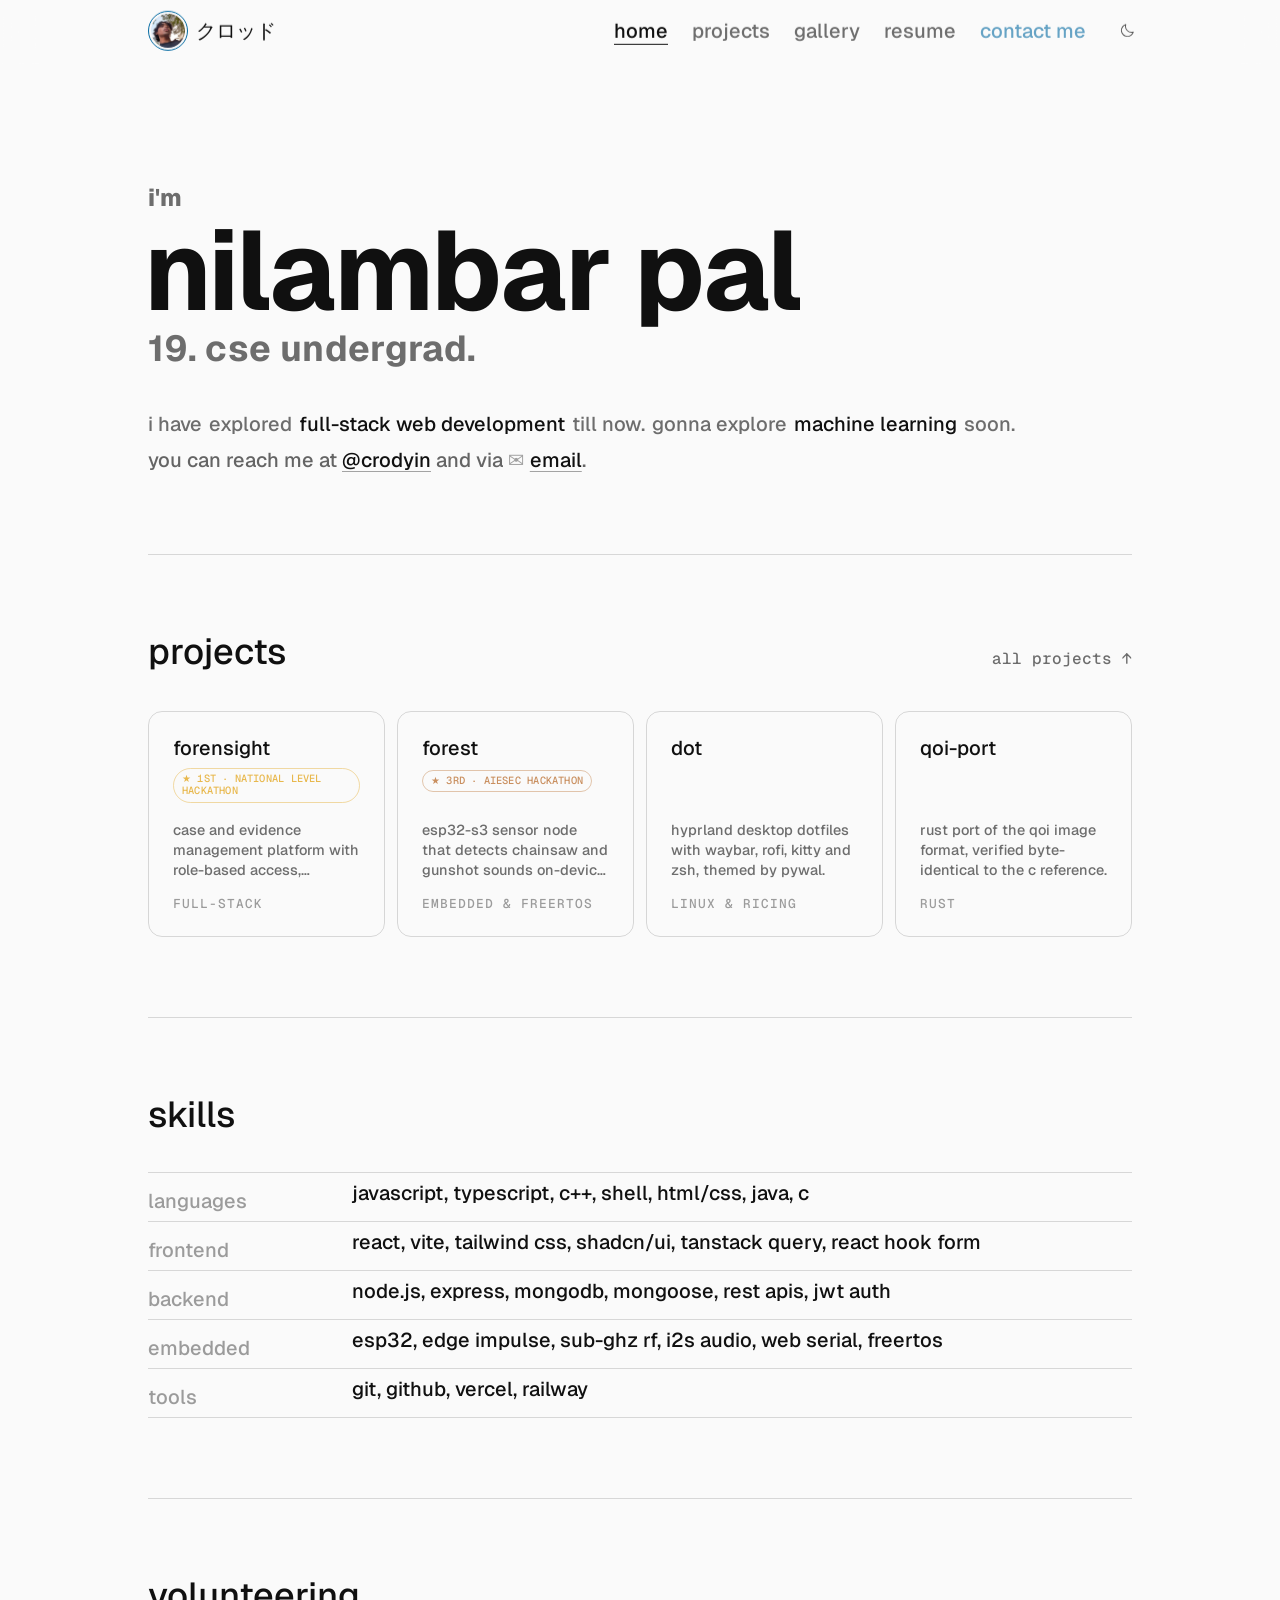
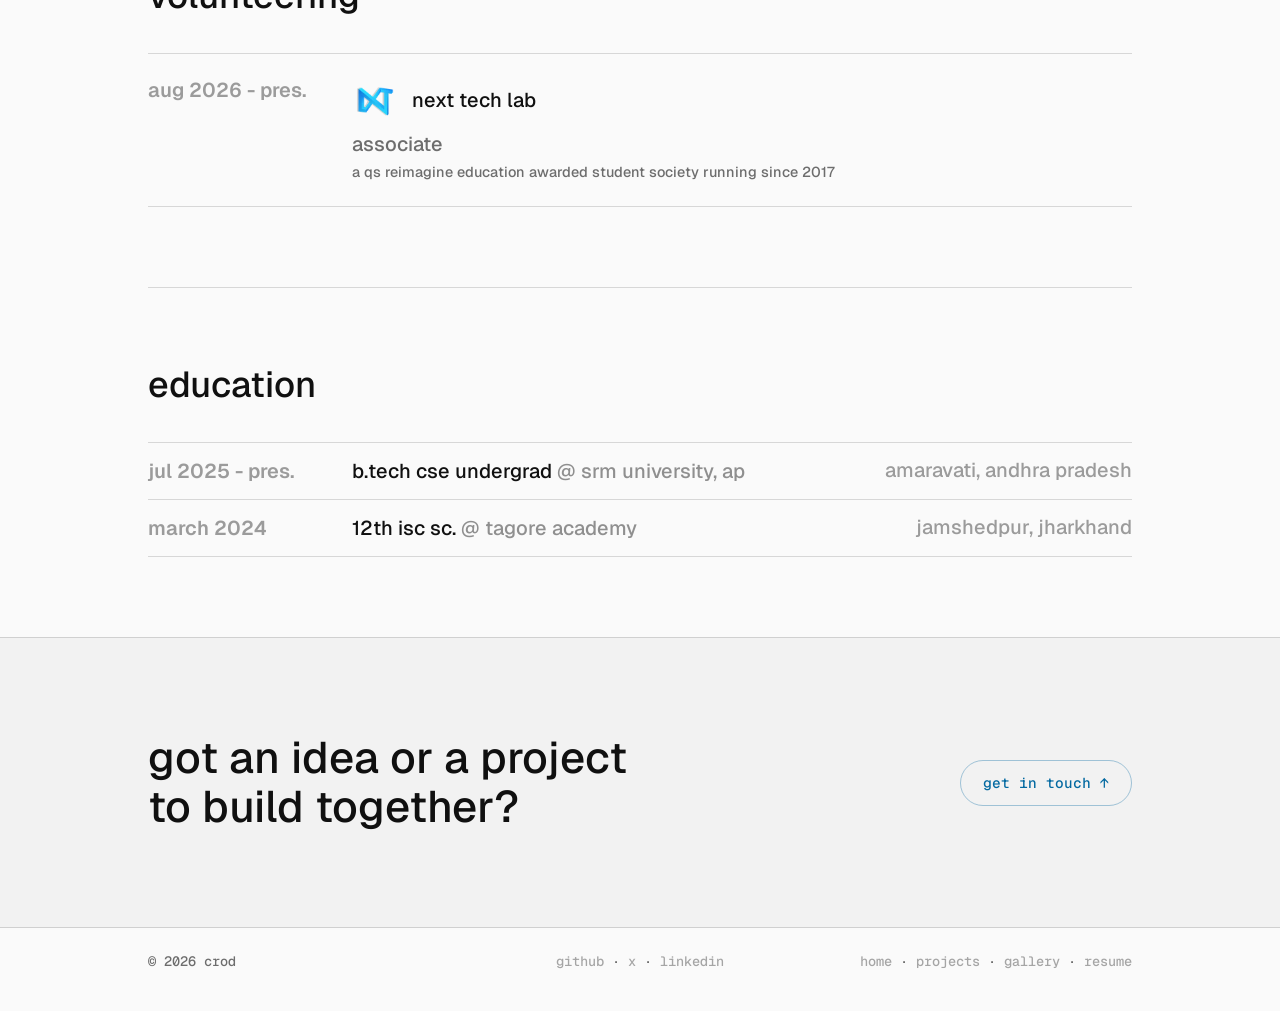
==== commit 0b735995: "add favicon from photos/favicon.png" ====
--- a/index.html
+++ b/index.html
@@ -8,7 +8,9 @@
 <link rel="preconnect" href="https://fonts.googleapis.com">
 <link rel="preconnect" href="https://fonts.gstatic.com" crossorigin>
 <link href="https://fonts.googleapis.com/css2?family=Geist:wght@400;500;600;700;800&family=Geist+Mono:wght@400;500&display=swap" rel="stylesheet">
-<link rel="icon" href="data:,">
+<link rel="icon" href="favicon.ico" sizes="16x16 32x32 48x48">
+<link rel="icon" href="photos/favicon.png" type="image/png">
+<link rel="apple-touch-icon" href="apple-touch-icon.png">
 <link rel="stylesheet" href="styles.css?v=5">
 <meta name="theme-color" content="#000000">
 <script>try{var t=localStorage.getItem("crod-theme");if(t!=="light"&&t!=="dark"){t=matchMedia("(prefers-color-scheme: light)").matches?"light":"dark";}document.documentElement.setAttribute("data-theme",t);}catch(e){}</script>
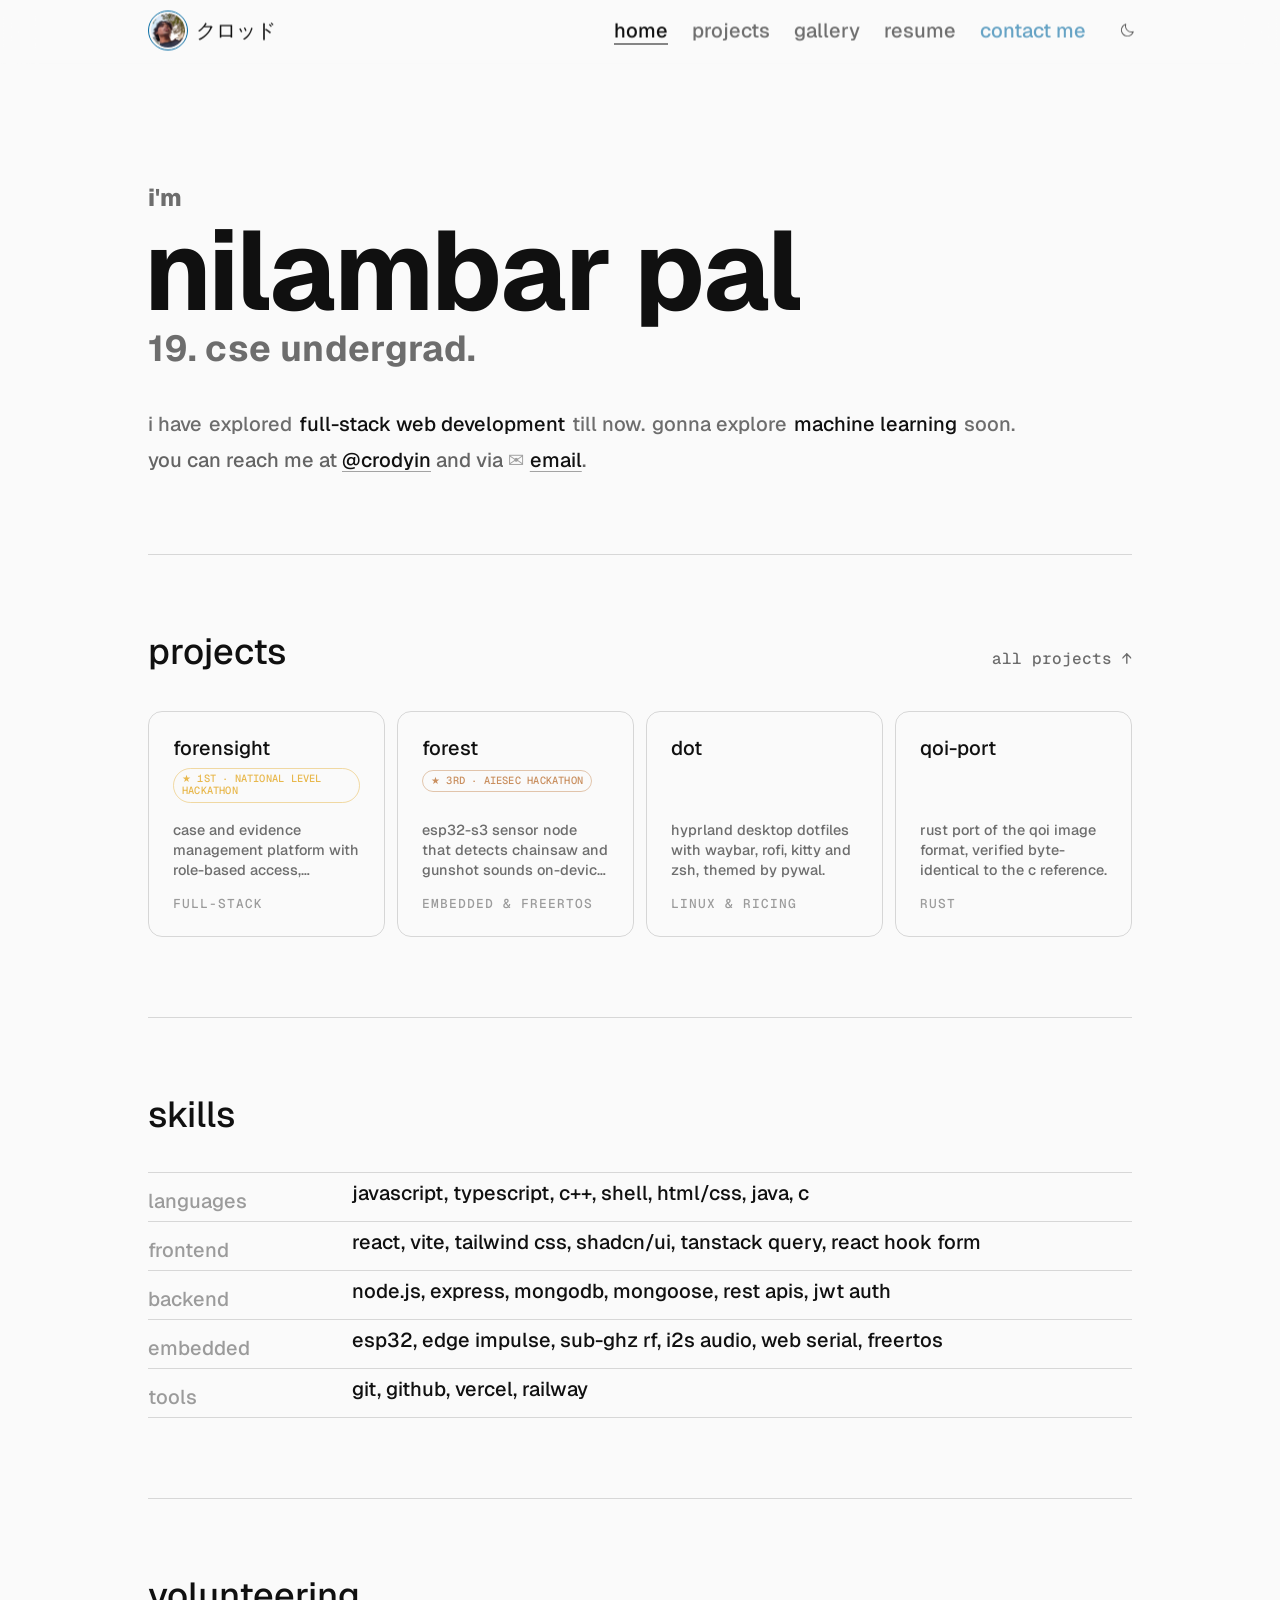
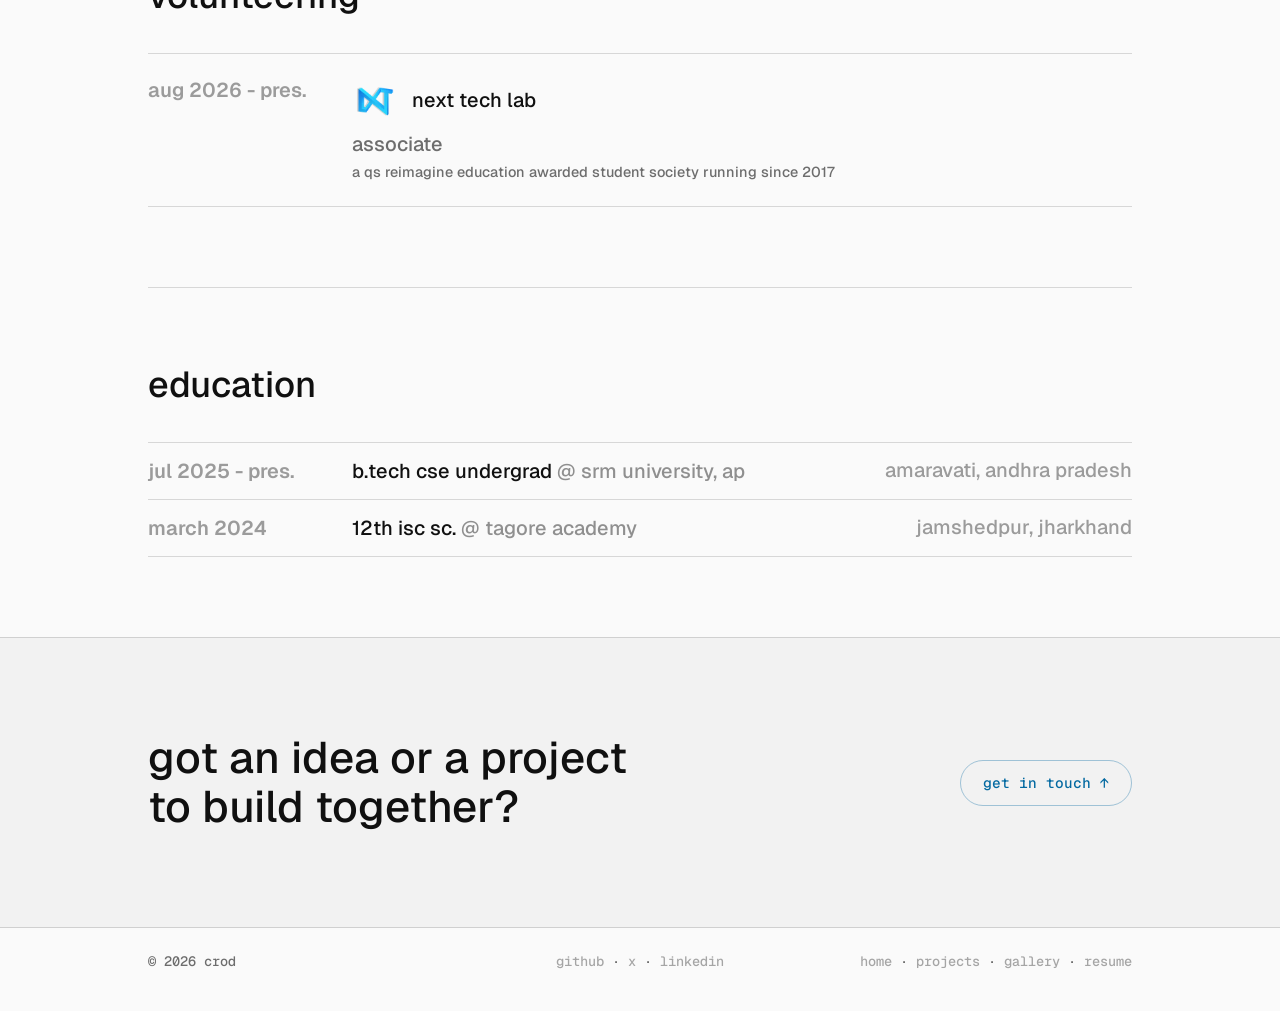
==== commit 41f79a86: "descriptions and types live from github, keep badges" ====
--- a/index.html
+++ b/index.html
@@ -187,6 +187,6 @@
 
 <canvas id="burst" class="burst-canvas" aria-hidden="true"></canvas>
 
-<script src="script.js?v=5"></script>
+<script src="script.js?v=6"></script>
 </body>
 </html>
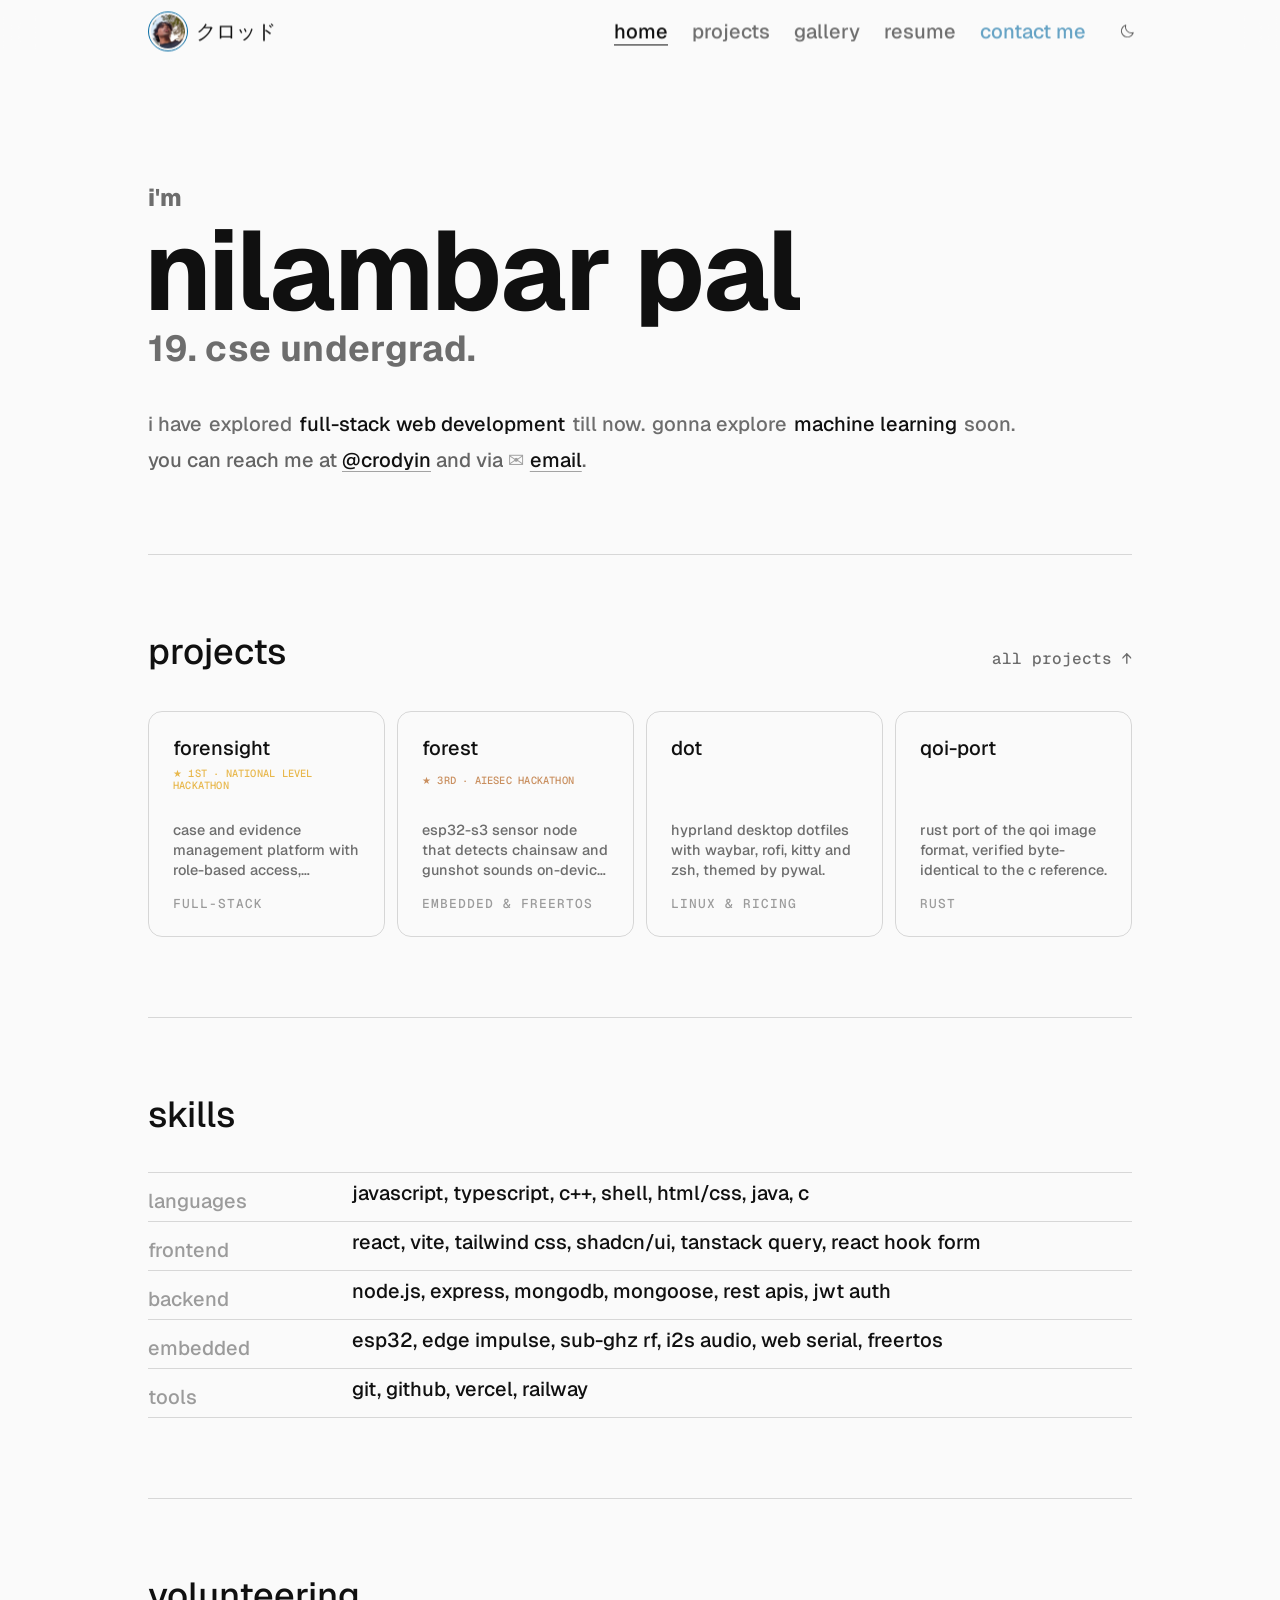
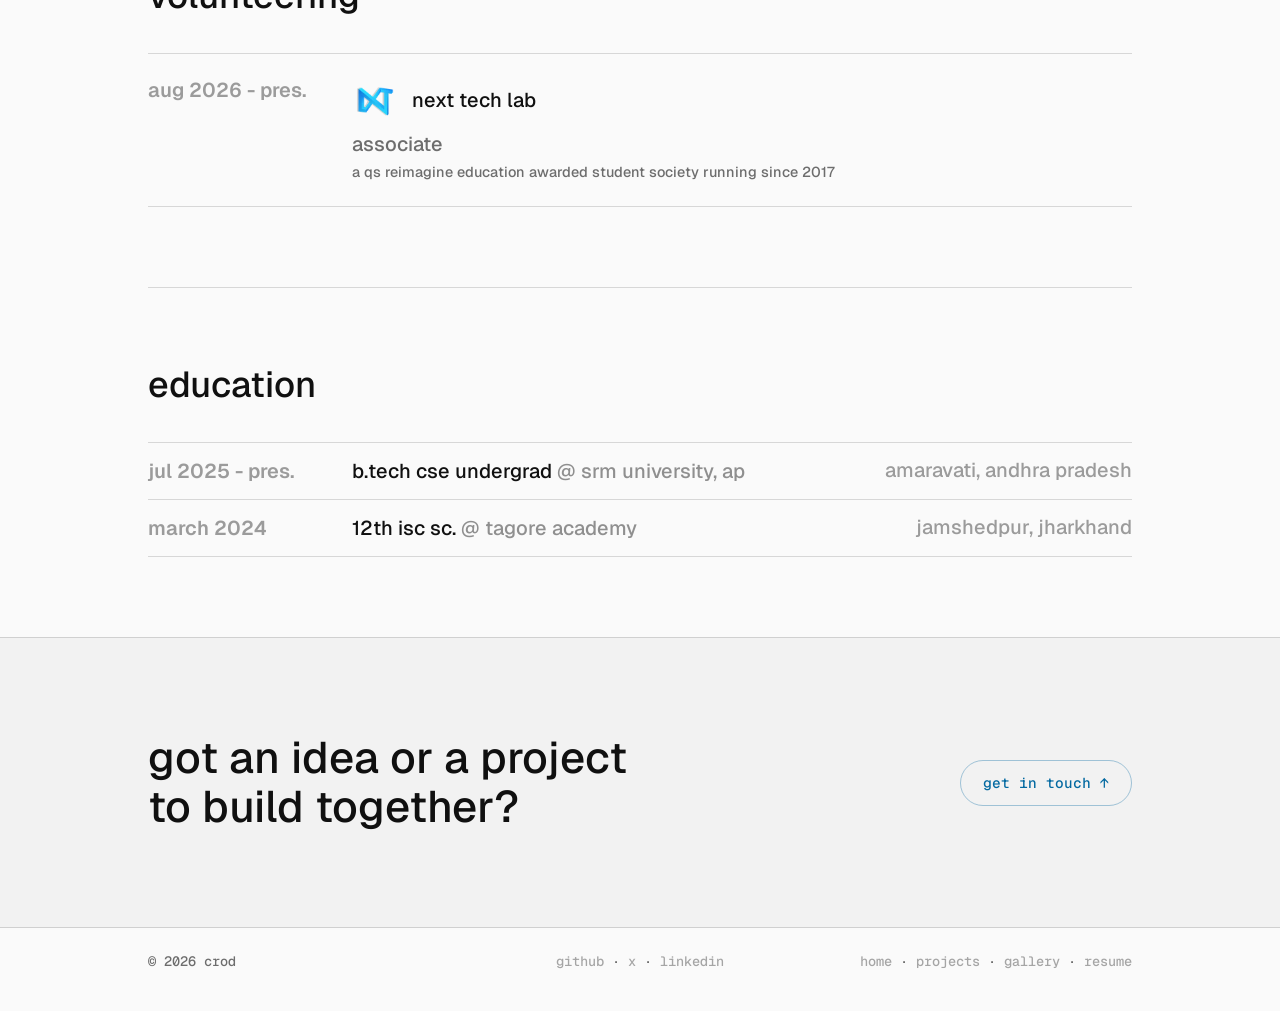
==== commit bd793b6d: "remove pill border from project badges" ====
--- a/index.html
+++ b/index.html
@@ -11,7 +11,7 @@
 <link rel="icon" href="favicon.ico" sizes="16x16 32x32 48x48">
 <link rel="icon" href="photos/favicon.png" type="image/png">
 <link rel="apple-touch-icon" href="apple-touch-icon.png">
-<link rel="stylesheet" href="styles.css?v=5">
+<link rel="stylesheet" href="styles.css?v=6">
 <meta name="theme-color" content="#000000">
 <script>try{var t=localStorage.getItem("crod-theme");if(t!=="light"&&t!=="dark"){t=matchMedia("(prefers-color-scheme: light)").matches?"light":"dark";}document.documentElement.setAttribute("data-theme",t);}catch(e){}</script>
 </head>
--- a/styles.css
+++ b/styles.css
@@ -399,11 +399,10 @@
   font-family: var(--font-mono); font-weight: 500; font-size: 0.65rem;
   text-transform: uppercase; letter-spacing: 0.02em; opacity: 1;
   color: var(--accent);
-  border: 1px solid var(--accent-line); border-radius: 999px;
-  padding: 4px 8px; line-height: 1.2; white-space: normal;
-}
-.cell-badge.is-gold { color: #e8b84d; border-color: rgba(232, 184, 77, 0.5); }
-.cell-badge.is-bronze { color: #c98f5f; border-color: rgba(201, 143, 95, 0.5); }
+  line-height: 1.2; white-space: normal;
+}
+.cell-badge.is-gold { color: #e8b84d; }
+.cell-badge.is-bronze { color: #c98f5f; }
 .cell-desc {
   font-weight: 500; font-size: 0.9rem; opacity: 0.6; line-height: 1.4;
   margin-top: 8px; min-height: 4.2em;
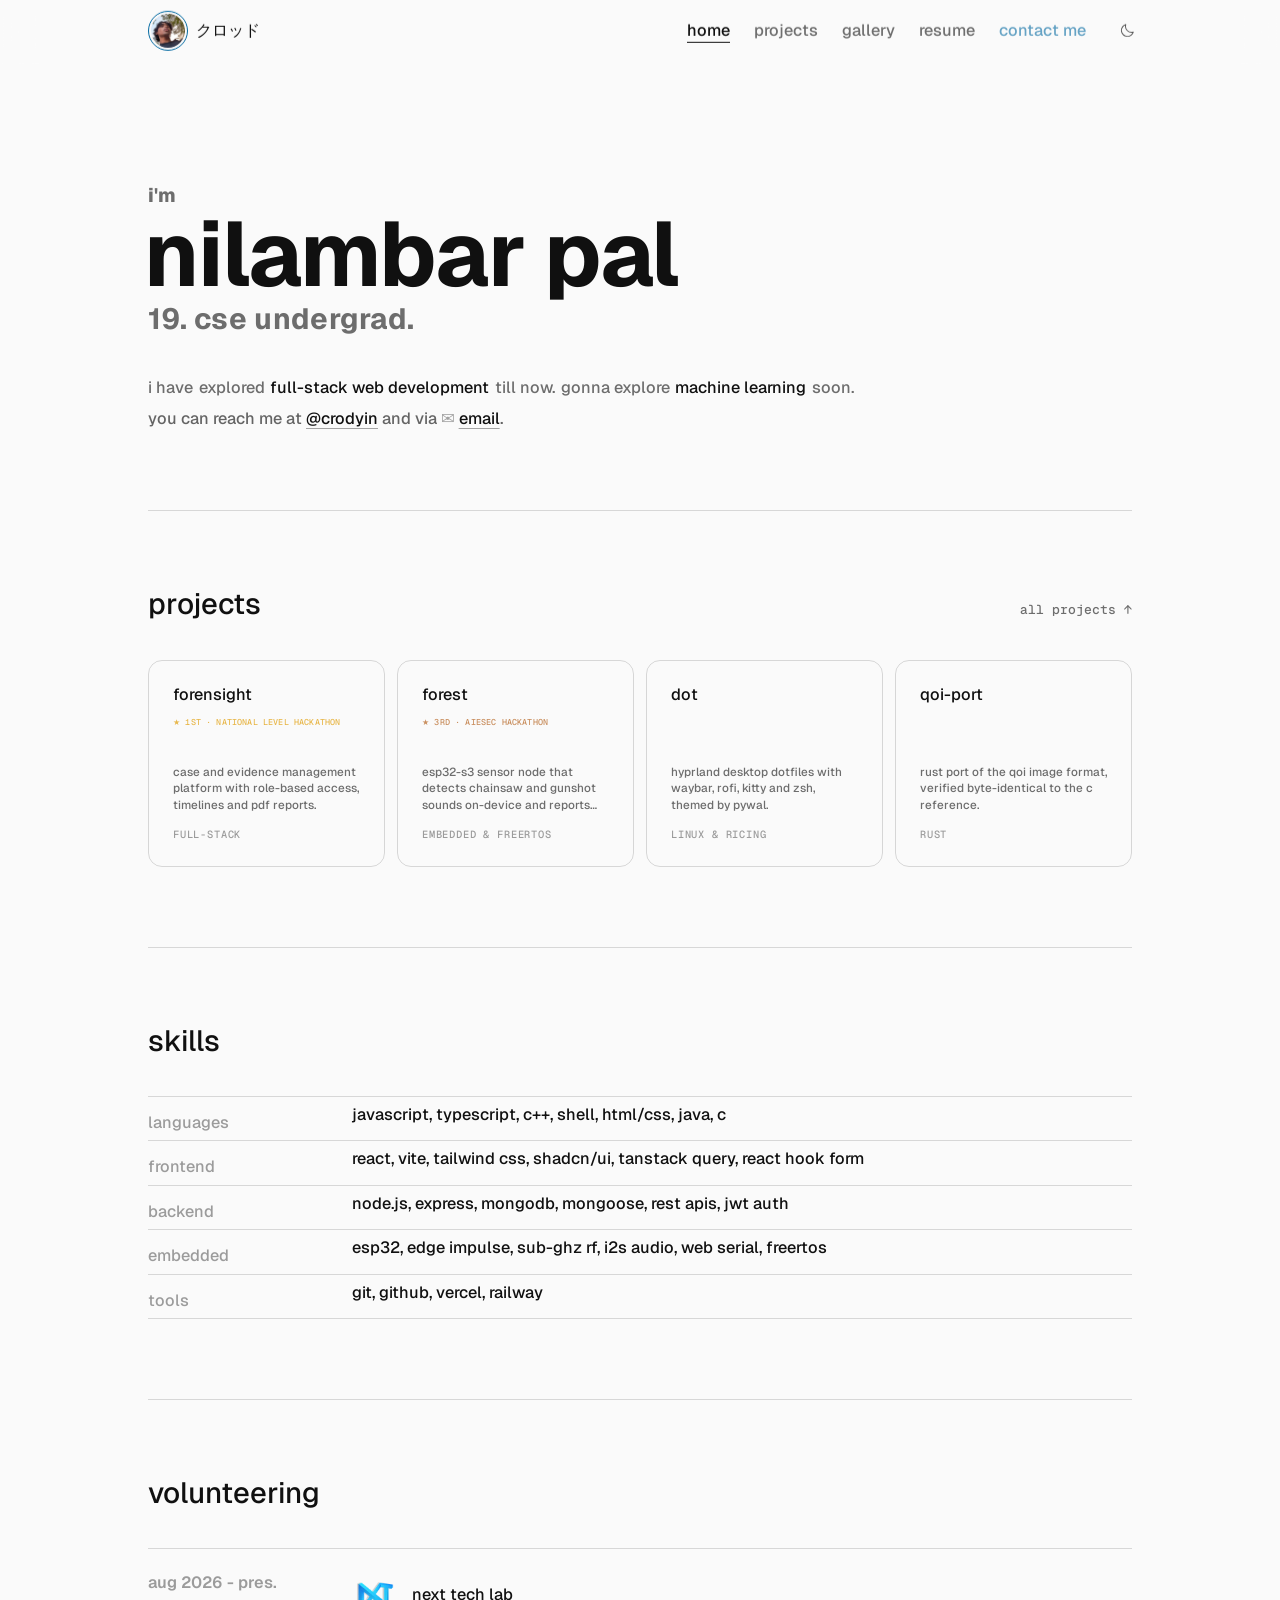
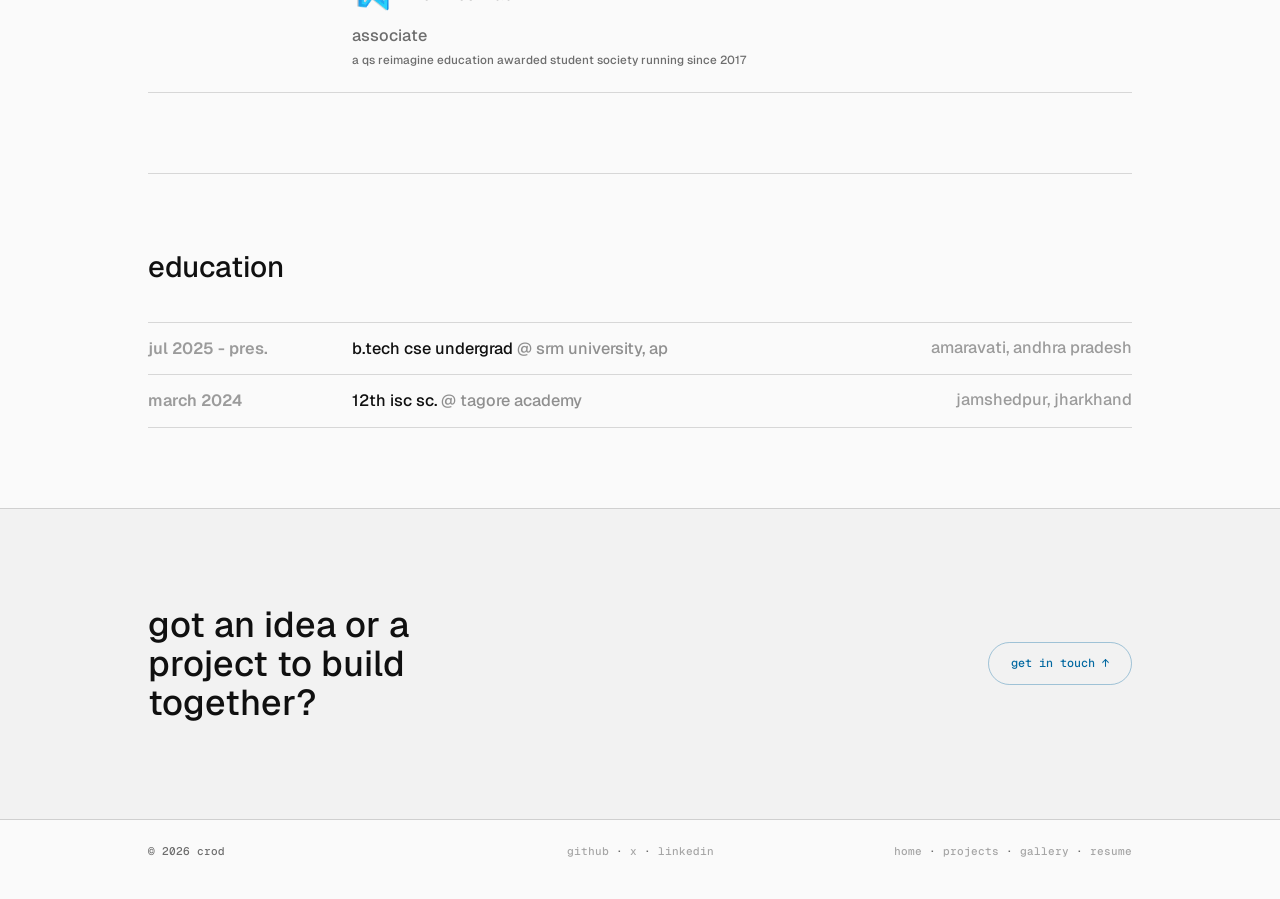
==== commit f9af0897: "reduce overall site font size" ====
--- a/index.html
+++ b/index.html
@@ -11,7 +11,7 @@
 <link rel="icon" href="favicon.ico" sizes="16x16 32x32 48x48">
 <link rel="icon" href="photos/favicon.png" type="image/png">
 <link rel="apple-touch-icon" href="apple-touch-icon.png">
-<link rel="stylesheet" href="styles.css?v=6">
+<link rel="stylesheet" href="styles.css?v=8">
 <meta name="theme-color" content="#000000">
 <script>try{var t=localStorage.getItem("crod-theme");if(t!=="light"&&t!=="dark"){t=matchMedia("(prefers-color-scheme: light)").matches?"light":"dark";}document.documentElement.setAttribute("data-theme",t);}catch(e){}</script>
 </head>
--- a/styles.css
+++ b/styles.css
@@ -50,7 +50,7 @@
 
 * { box-sizing: border-box; margin: 0; padding: 0; }
 
-html { scroll-behavior: smooth; scrollbar-width: none; overflow-x: hidden; overflow-x: clip; }
+html { scroll-behavior: smooth; scrollbar-width: none; overflow-x: hidden; overflow-x: clip; font-size: 13px; }
 html::-webkit-scrollbar, body::-webkit-scrollbar { display: none; }
 
 body {
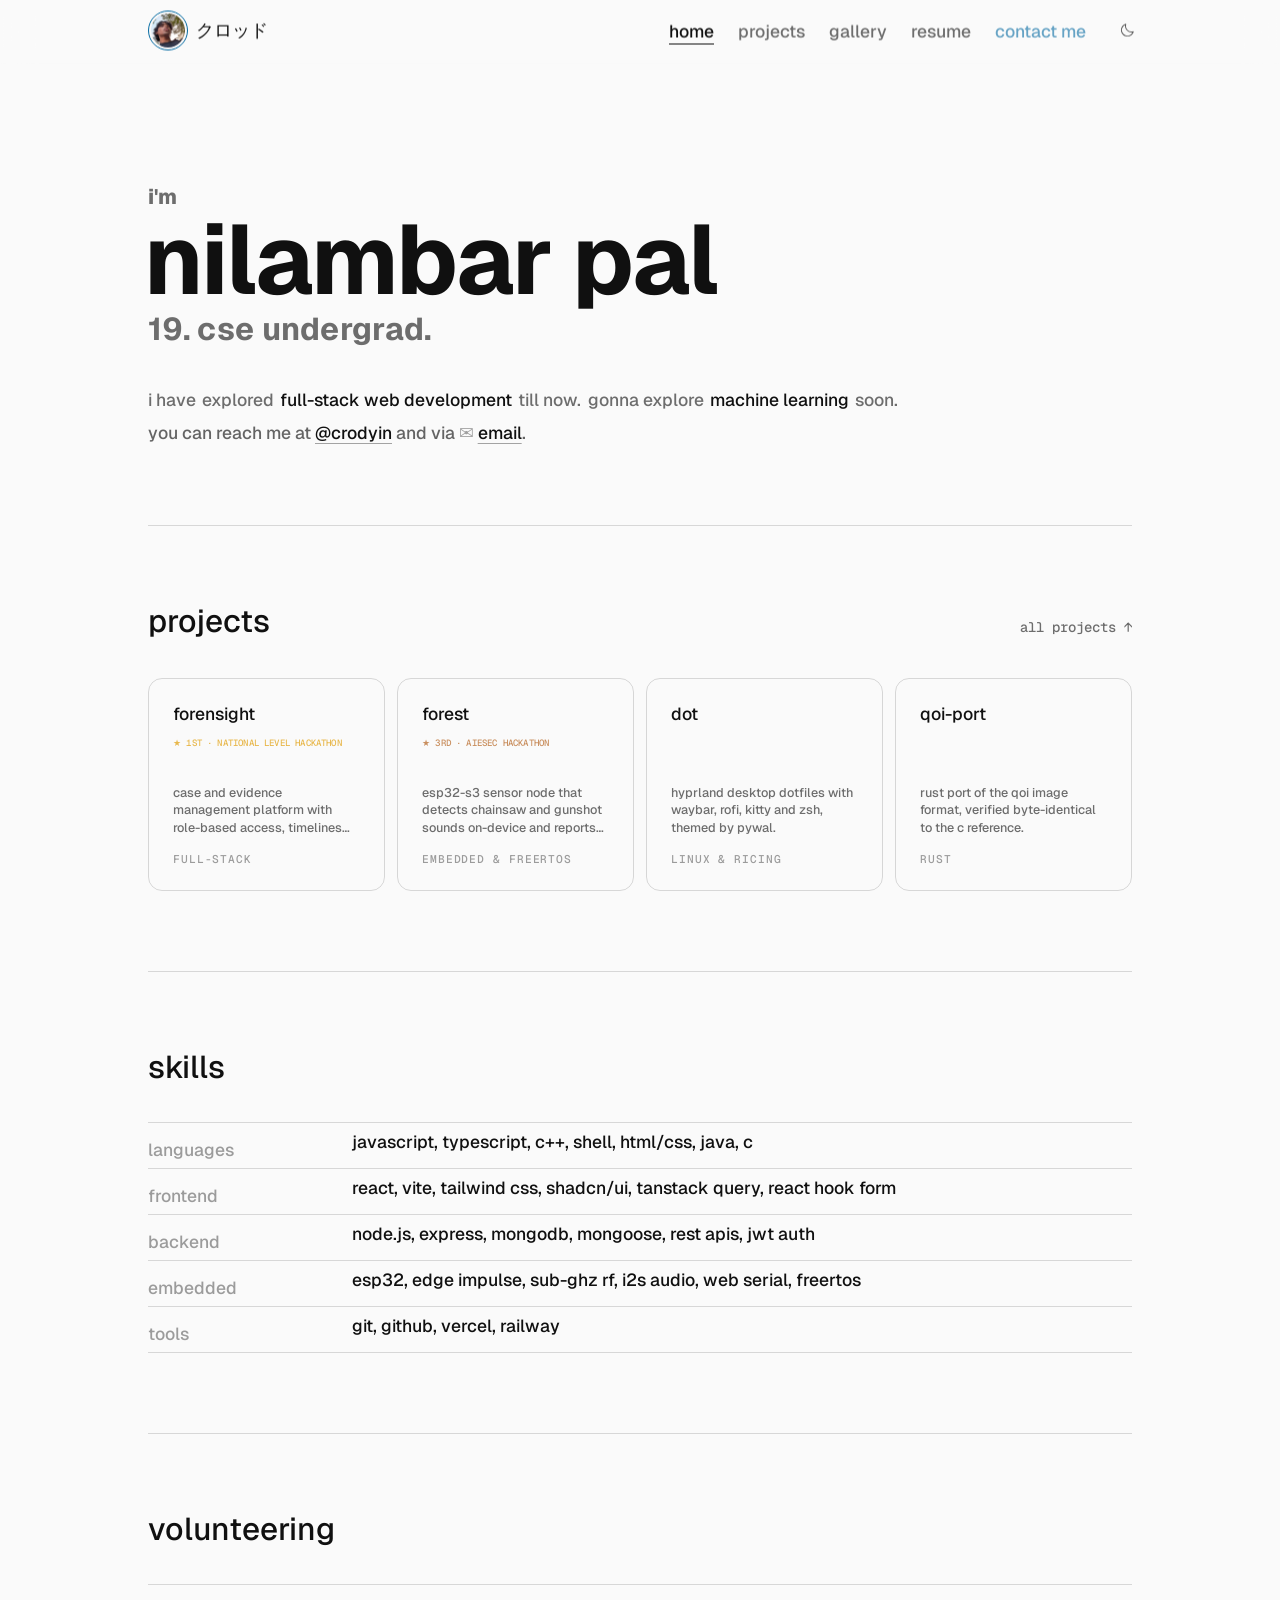
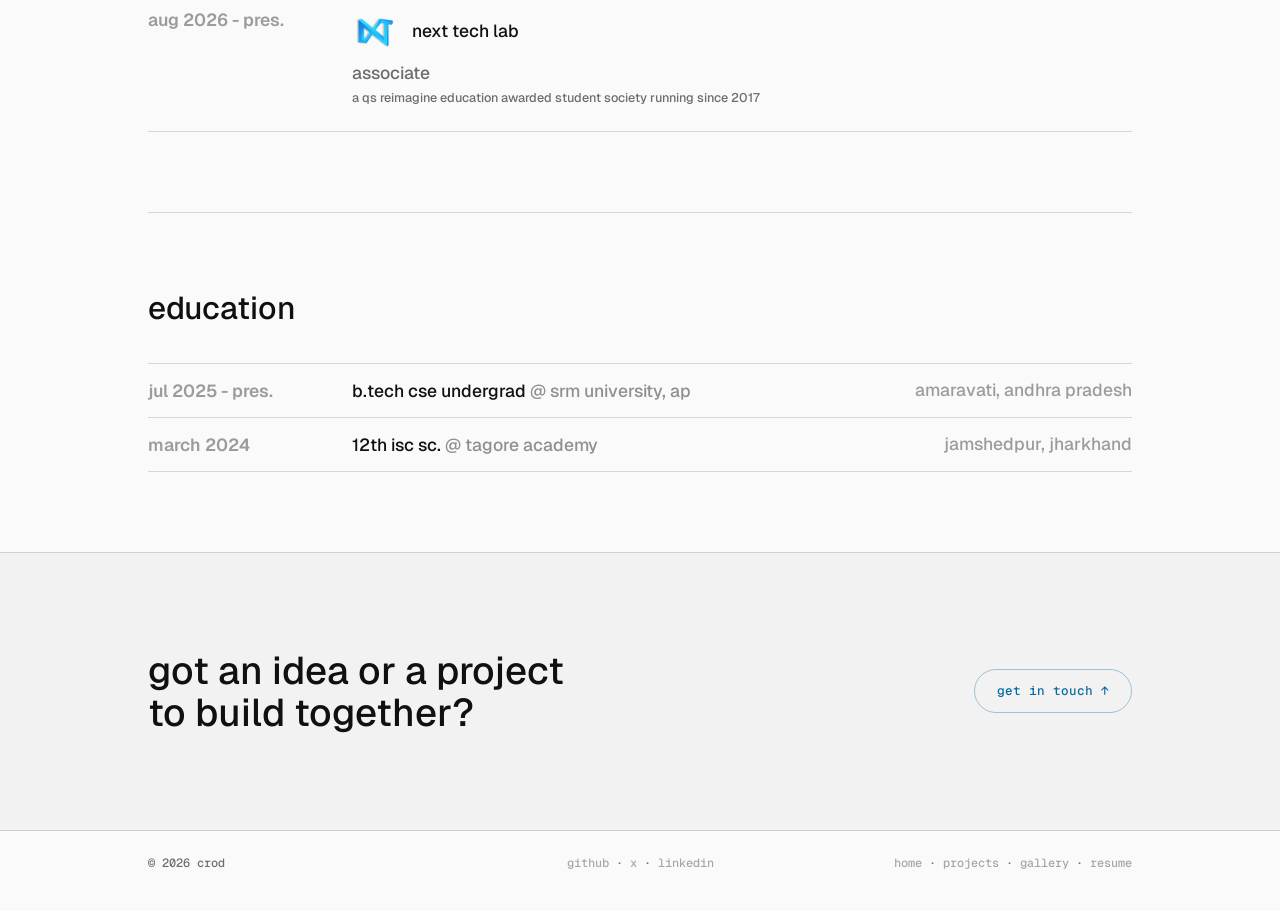
==== commit 8f929e2d: "increase overall site font size slightly" ====
--- a/index.html
+++ b/index.html
@@ -11,7 +11,7 @@
 <link rel="icon" href="favicon.ico" sizes="16x16 32x32 48x48">
 <link rel="icon" href="photos/favicon.png" type="image/png">
 <link rel="apple-touch-icon" href="apple-touch-icon.png">
-<link rel="stylesheet" href="styles.css?v=8">
+<link rel="stylesheet" href="styles.css?v=9">
 <meta name="theme-color" content="#000000">
 <script>try{var t=localStorage.getItem("crod-theme");if(t!=="light"&&t!=="dark"){t=matchMedia("(prefers-color-scheme: light)").matches?"light":"dark";}document.documentElement.setAttribute("data-theme",t);}catch(e){}</script>
 </head>
--- a/styles.css
+++ b/styles.css
@@ -50,7 +50,7 @@
 
 * { box-sizing: border-box; margin: 0; padding: 0; }
 
-html { scroll-behavior: smooth; scrollbar-width: none; overflow-x: hidden; overflow-x: clip; font-size: 13px; }
+html { scroll-behavior: smooth; scrollbar-width: none; overflow-x: hidden; overflow-x: clip; font-size: 14px; }
 html::-webkit-scrollbar, body::-webkit-scrollbar { display: none; }
 
 body {
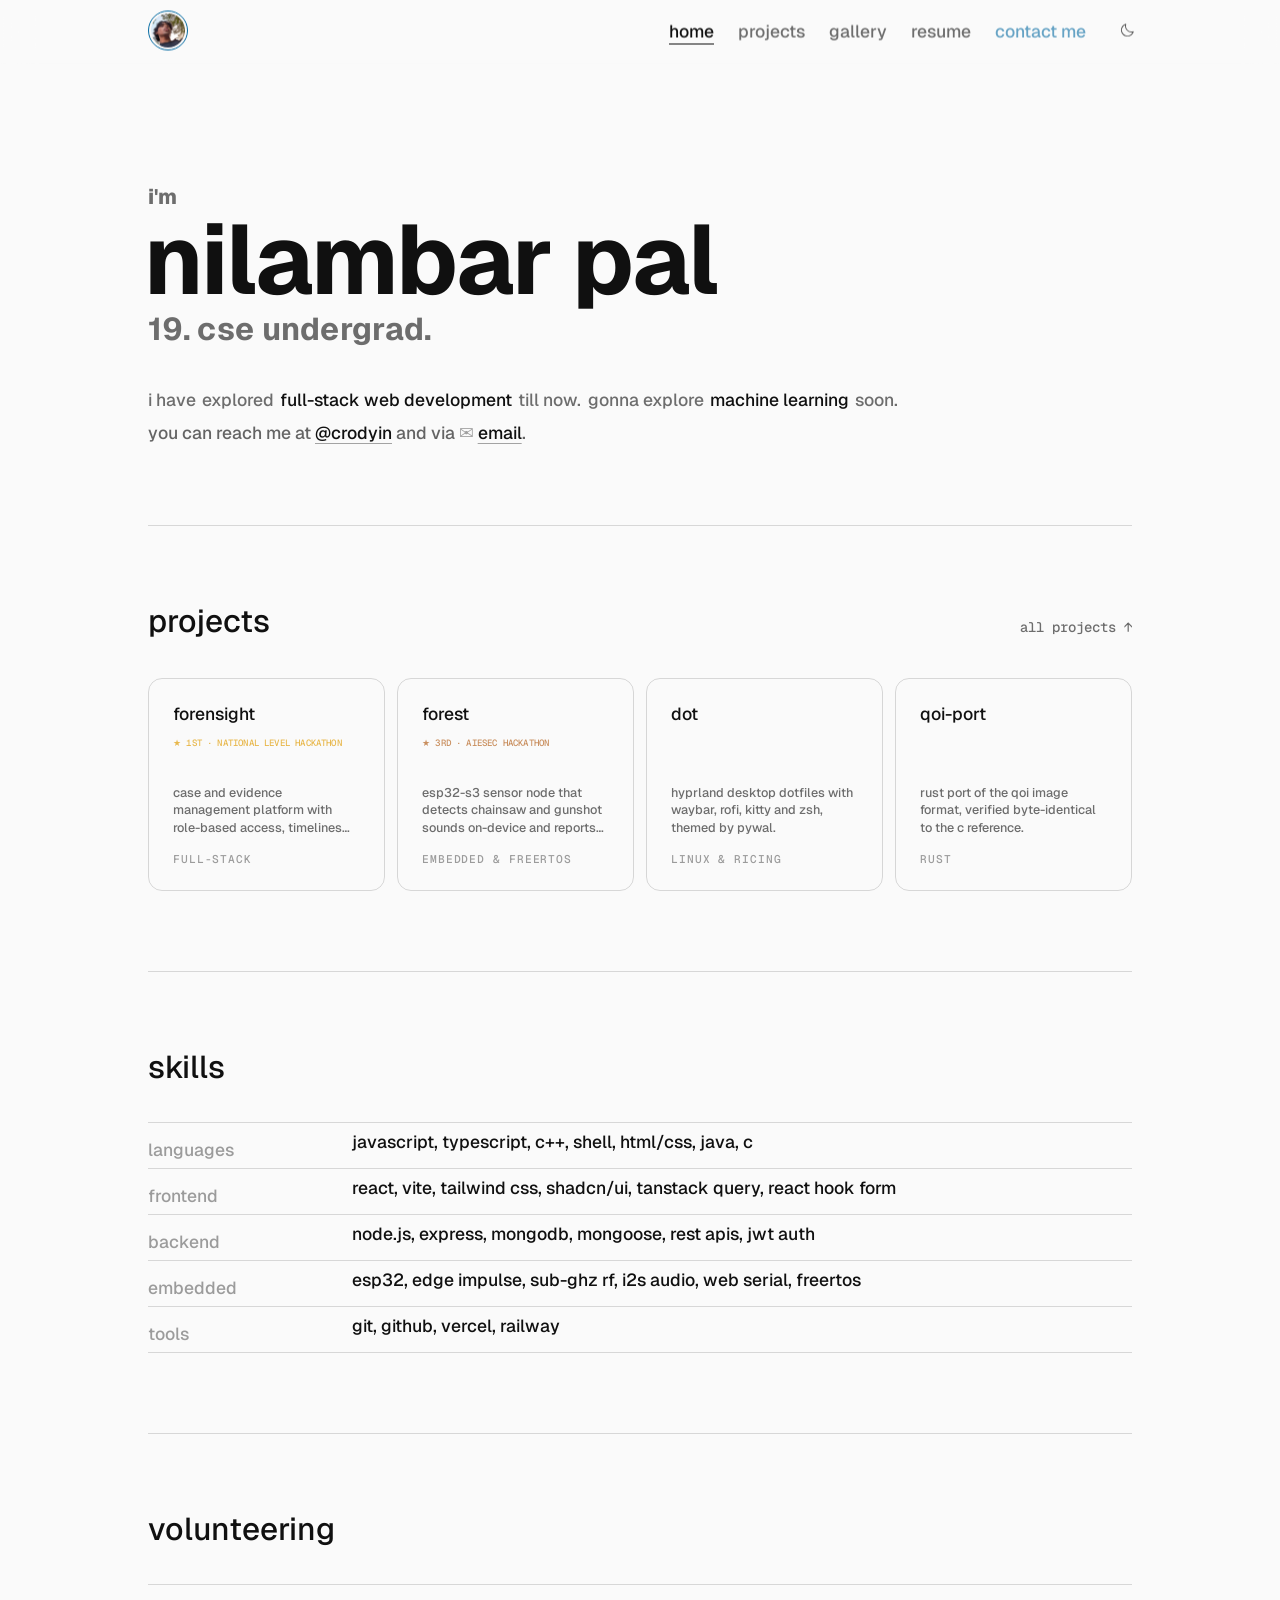
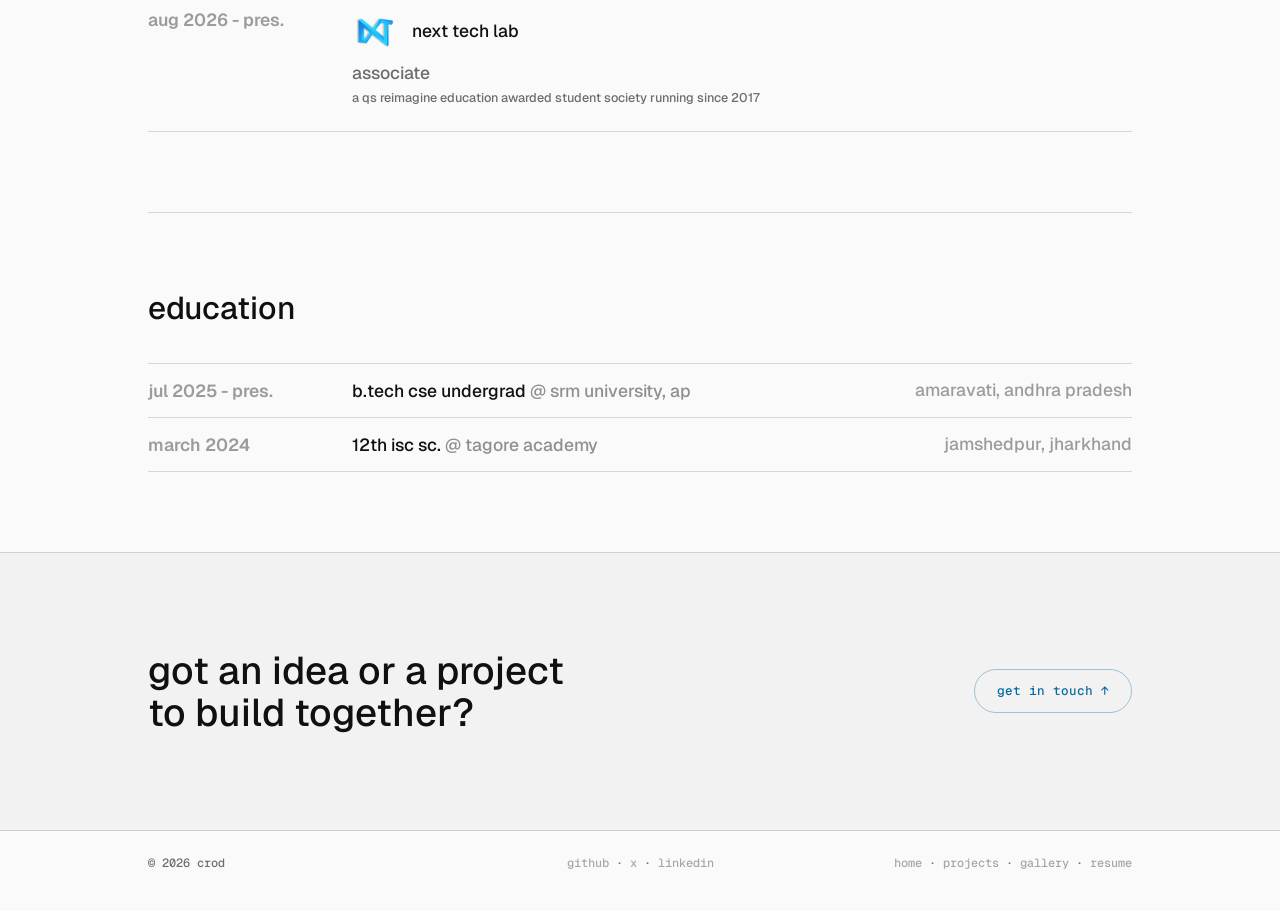
==== commit 5b6c03cb: "remove crod from header" ====
--- a/index.html
+++ b/index.html
@@ -11,7 +11,7 @@
 <link rel="icon" href="favicon.ico" sizes="16x16 32x32 48x48">
 <link rel="icon" href="photos/favicon.png" type="image/png">
 <link rel="apple-touch-icon" href="apple-touch-icon.png">
-<link rel="stylesheet" href="styles.css?v=9">
+<link rel="stylesheet" href="styles.css?v=10">
 <meta name="theme-color" content="#000000">
 <script>try{var t=localStorage.getItem("crod-theme");if(t!=="light"&&t!=="dark"){t=matchMedia("(prefers-color-scheme: light)").matches?"light":"dark";}document.documentElement.setAttribute("data-theme",t);}catch(e){}</script>
 </head>
@@ -22,7 +22,6 @@
   <div class="container nav-inner">
     <div class="nav-brand">
       <button class="nav-avatar" type="button" aria-label="change profile photo" aria-pressed="false"><img src="photos/pfp-2.png" alt="nilambar pal" width="56" height="56"></button>
-      <button id="lang-btn" class="logo-btn" type="button" aria-label="crod, press for english"><span id="lang-text" lang="ja">クロッド</span></button>
     </div>
     <nav aria-label="primary">
       <a href="#top" data-nav="top">home</a>
--- a/styles.css
+++ b/styles.css
@@ -557,6 +557,6 @@
 .hero-line, .reach-line, .skill-label, .skill-pills span,
 .cell-title,
 .vol-dates, .vol-org, .vol-role,
-.site-nav nav a, .logo-btn {
+.site-nav nav a {
   font-size: clamp(1rem, 2vw, 1.25rem);
 }
